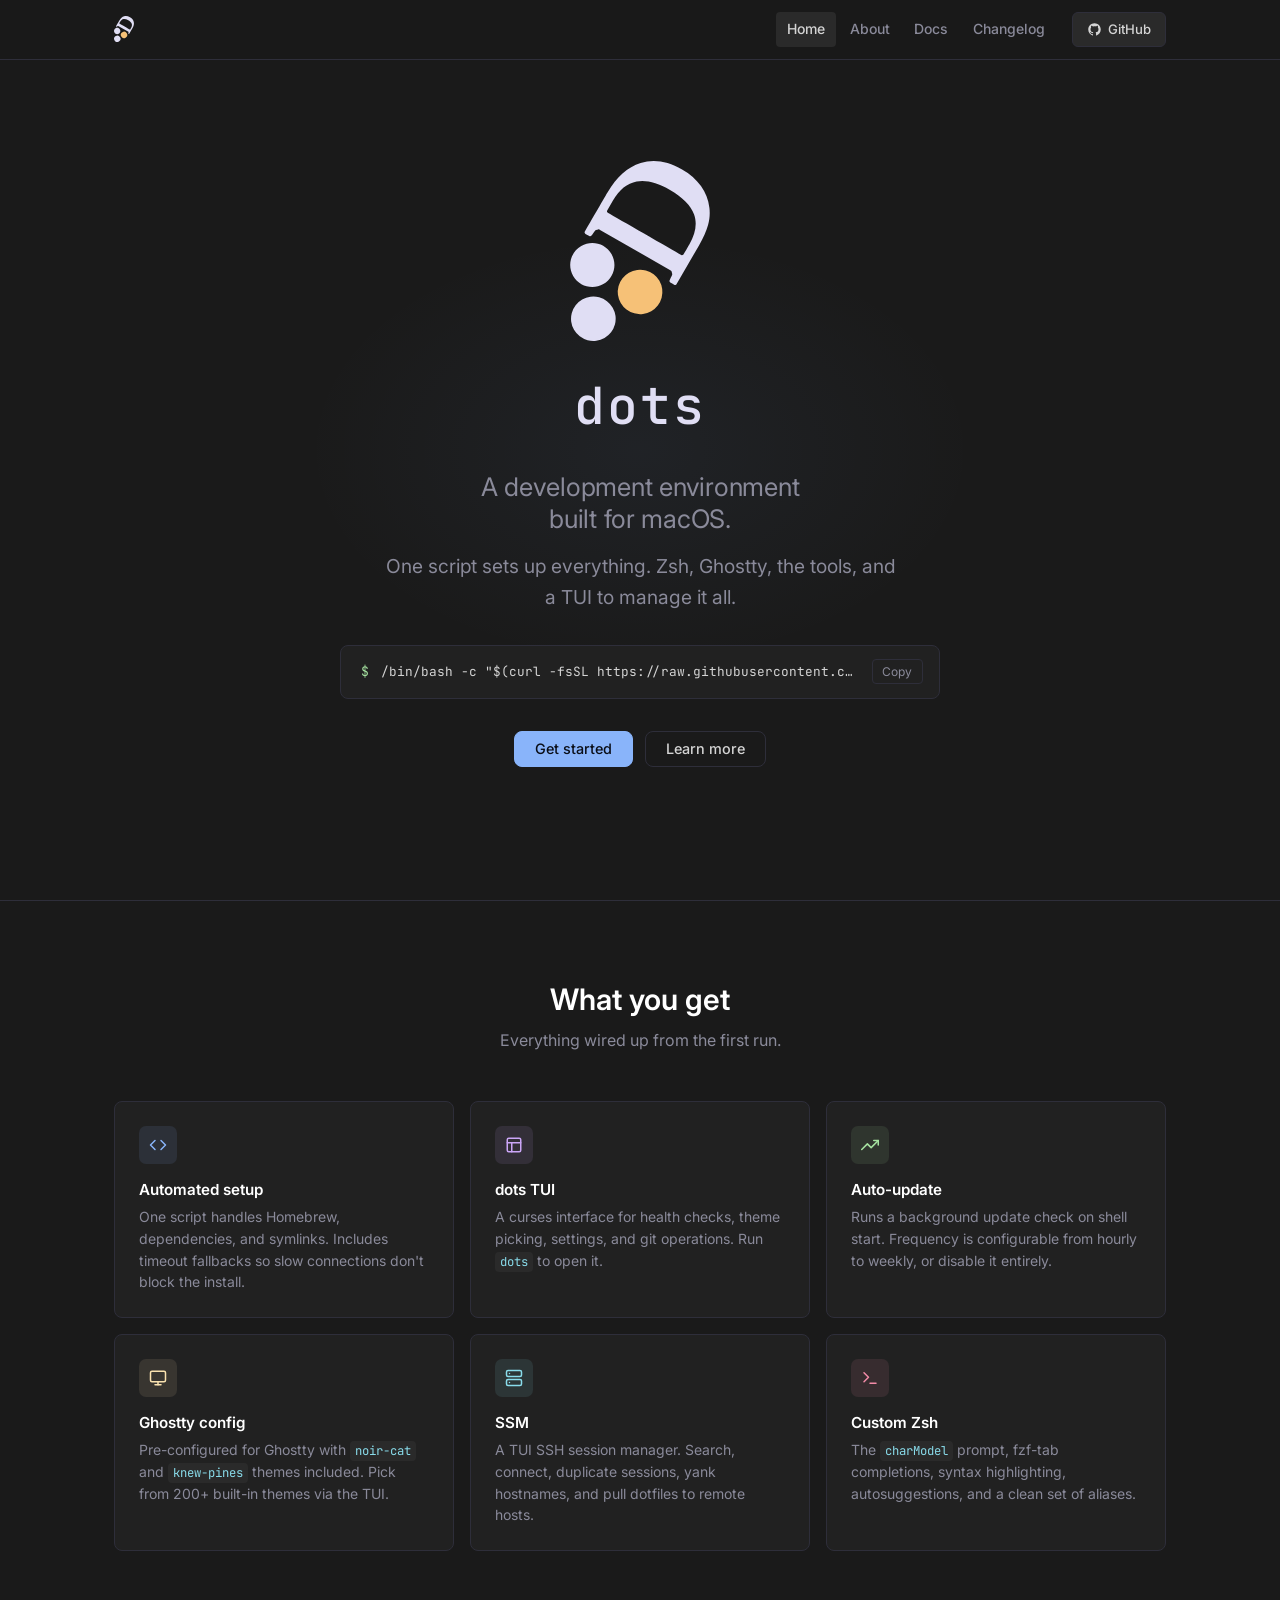
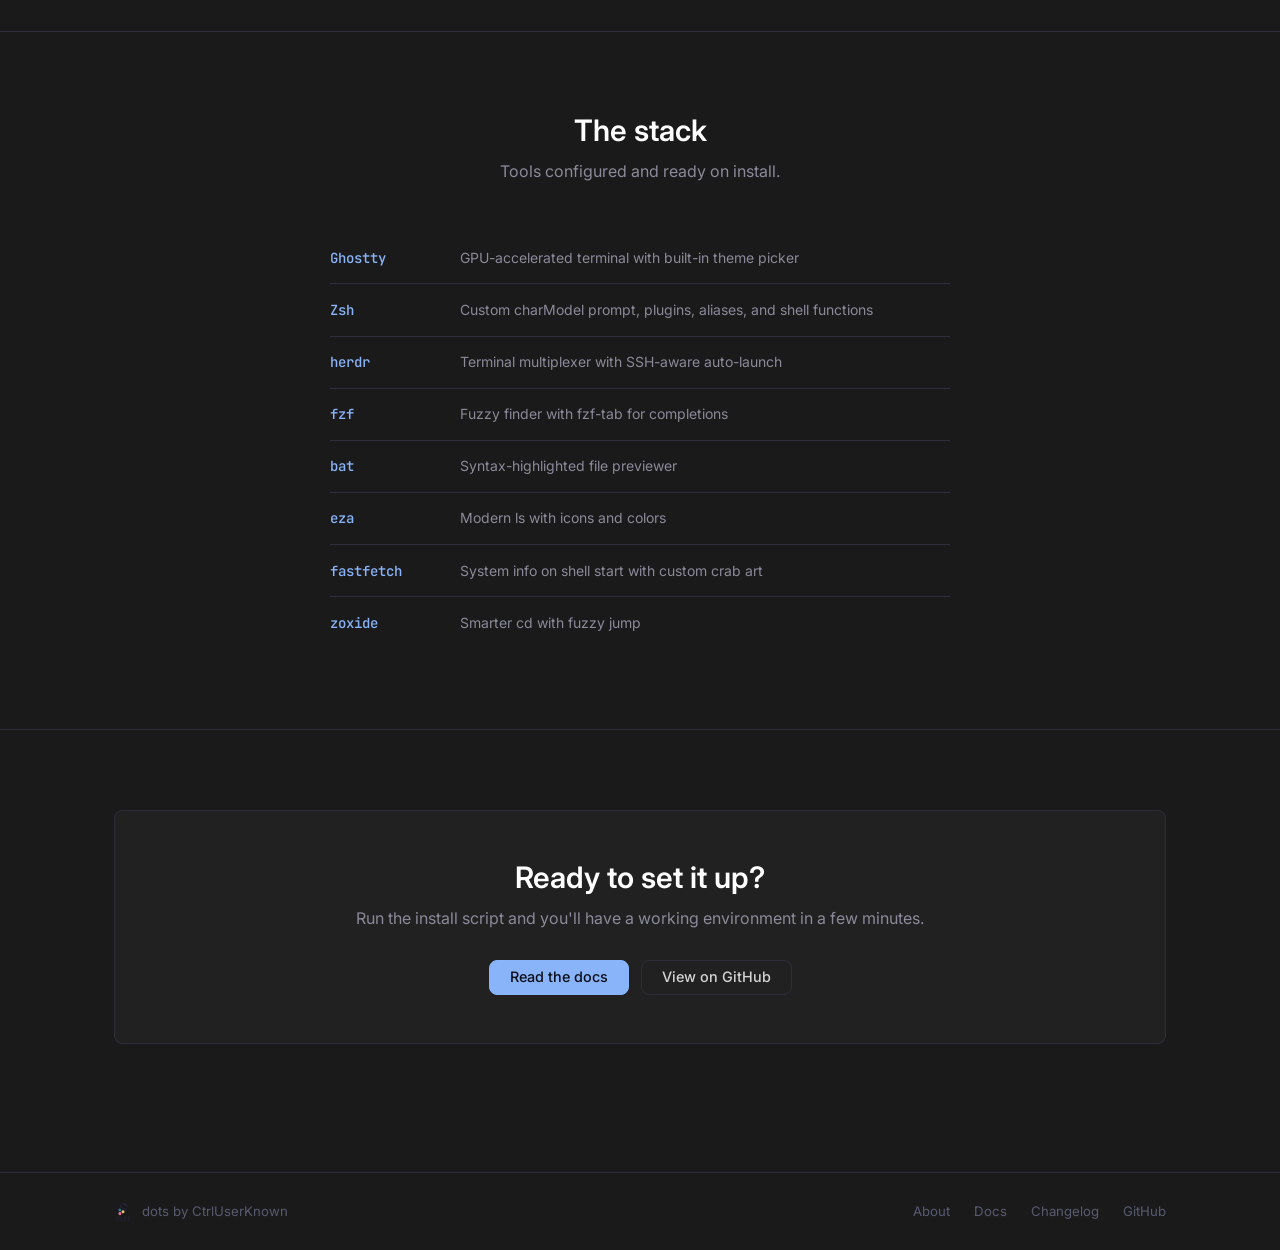
==== index.html @ 8ee281c0 "build: initialize static pages website for dots Replace repository source code with a static documen" ====
<!DOCTYPE html>
<html lang="en">
<head>
  <meta charset="UTF-8">
  <meta name="viewport" content="width=device-width, initial-scale=1.0">
  <title>dots — macOS development environment</title>
  <meta name="description" content="A personal macOS development environment. Automated setup, custom shell config, and a TUI for managing it all.">
  <meta name="author" content="CtrlUserKnown">

  <link rel="icon" href="img/svg/dots_icon_color.svg" type="image/svg+xml">
  <link rel="alternate icon" href="img/svg/dots_favicons_color.svg">
  <link rel="apple-touch-icon" href="img/svg/dots_favicons_color.svg">
  <link rel="manifest" href="site.webmanifest">
  <meta name="theme-color" content="#1a1a1a">

  <meta property="og:title" content="dots">
  <meta property="og:description" content="A personal macOS development environment.">
  <meta property="og:type" content="website">
  <meta property="og:url" content="https://ctrluserknown.github.io/dots/">
  <meta property="og:image" content="https://ctrluserknown.github.io/dots/img/svg/dots_logo_color.svg">

  <meta name="twitter:card" content="summary">
  <meta name="twitter:title" content="dots">
  <meta name="twitter:description" content="A personal macOS development environment.">

  <link rel="preconnect" href="https://fonts.googleapis.com">
  <link rel="preconnect" href="https://fonts.gstatic.com" crossorigin>
  <link href="https://fonts.googleapis.com/css2?family=Inter:wght@300;400;500;600;700&family=JetBrains+Mono:wght@400;500&display=swap" rel="stylesheet">

  <link rel="stylesheet" href="css/style.css">
</head>
<body>

  <nav class="nav" role="navigation" aria-label="Main navigation">
    <div class="nav__inner">
      <a href="index.html" class="nav__logo" aria-label="dots home">
        <img src="img/svg/dots_logo_alt_color.svg" alt="dots" width="80" height="26">
      </a>
      <button class="nav__toggle" aria-label="Toggle menu" aria-expanded="false" aria-controls="nav-menu">
        <span></span>
        <span></span>
        <span></span>
      </button>
      <div class="nav__menu" id="nav-menu">
        <ul class="nav__links" role="list">
          <li><a href="index.html">Home</a></li>
          <li><a href="about.html">About</a></li>
          <li><a href="docs.html">Docs</a></li>
          <li><a href="changelog.html">Changelog</a></li>
        </ul>
        <a href="https://github.com/CtrlUserKnown/dots" class="nav__github" target="_blank" rel="noopener noreferrer" aria-label="View on GitHub">
          <svg width="15" height="15" viewBox="0 0 24 24" fill="currentColor" aria-hidden="true">
            <path d="M12 2C6.477 2 2 6.477 2 12c0 4.419 2.865 8.166 6.839 9.489.5.09.682-.218.682-.484 0-.236-.009-.866-.013-1.7-2.782.602-3.369-1.34-3.369-1.34-.455-1.157-1.11-1.465-1.11-1.465-.908-.62.069-.608.069-.608 1.003.07 1.531 1.03 1.531 1.03.892 1.529 2.341 1.088 2.91.833.091-.647.349-1.086.635-1.337-2.22-.251-4.555-1.111-4.555-4.943 0-1.091.39-1.984 1.029-2.683-.103-.252-.446-1.27.098-2.647 0 0 .84-.269 2.75 1.026A9.578 9.578 0 0 1 12 6.836c.85.004 1.705.114 2.504.336 1.909-1.294 2.747-1.026 2.747-1.026.546 1.377.203 2.394.1 2.647.64.699 1.028 1.592 1.028 2.683 0 3.842-2.339 4.687-4.566 4.935.359.309.678.919.678 1.852 0 1.336-.012 2.415-.012 2.741 0 .269.18.579.688.481C19.138 20.163 22 16.418 22 12c0-5.523-4.477-10-10-10z"/>
          </svg>
          GitHub
        </a>
      </div>
    </div>
  </nav>

  <main>
    <!-- Hero -->
    <section class="hero" aria-label="Introduction">
      <div class="container">
        <div class="hero__content">
          <img src="img/svg/dots_logo_alt_color.svg" alt="dots logo" class="hero__logo" width="180" height="70">
          <p class="hero__name">dots</p>
          <h1>A development environment<br>built for macOS.</h1>
          <p class="hero__tagline">One script sets up everything. Zsh, Ghostty, the tools, and a TUI to manage it all.</p>

          <div class="hero__install" aria-label="Install command">
            <span class="hero__install-prompt" aria-hidden="true">$</span>
            <code id="install-cmd">/bin/bash -c "$(curl -fsSL https://raw.githubusercontent.com/CtrlUserKnown/dots/refs/heads/main/setup.sh)"</code>
            <button class="hero__install-copy" id="copy-btn" aria-label="Copy install command" onclick="copyInstall()">Copy</button>
          </div>

          <div class="hero__actions">
            <a href="docs.html" class="btn btn-primary">Get started</a>
            <a href="about.html" class="btn btn-secondary">Learn more</a>
          </div>
        </div>
      </div>
    </section>

    <hr class="divider">

    <!-- Features -->
    <section class="section" aria-labelledby="features-heading">
      <div class="container">
        <h2 class="section-heading" id="features-heading">What you get</h2>
        <p class="section-sub">Everything wired up from the first run.</p>

        <div class="grid-3" role="list">
          <article class="card" role="listitem">
            <div class="card__icon card__icon--blue" aria-hidden="true">
              <svg width="18" height="18" viewBox="0 0 24 24" fill="none" stroke="#89b4fa" stroke-width="2" stroke-linecap="round" stroke-linejoin="round">
                <polyline points="16 18 22 12 16 6"></polyline>
                <polyline points="8 6 2 12 8 18"></polyline>
              </svg>
            </div>
            <h3>Automated setup</h3>
            <p>One script handles Homebrew, dependencies, and symlinks. Includes timeout fallbacks so slow connections don't block the install.</p>
          </article>

          <article class="card" role="listitem">
            <div class="card__icon card__icon--purple" aria-hidden="true">
              <svg width="18" height="18" viewBox="0 0 24 24" fill="none" stroke="#cba6f7" stroke-width="2" stroke-linecap="round" stroke-linejoin="round">
                <rect x="3" y="3" width="18" height="18" rx="2" ry="2"></rect>
                <line x1="3" y1="9" x2="21" y2="9"></line>
                <line x1="9" y1="21" x2="9" y2="9"></line>
              </svg>
            </div>
            <h3>dots TUI</h3>
            <p>A curses interface for health checks, theme picking, settings, and git operations. Run <code>dots</code> to open it.</p>
          </article>

          <article class="card" role="listitem">
            <div class="card__icon card__icon--green" aria-hidden="true">
              <svg width="18" height="18" viewBox="0 0 24 24" fill="none" stroke="#a6e3a1" stroke-width="2" stroke-linecap="round" stroke-linejoin="round">
                <polyline points="23 6 13.5 15.5 8.5 10.5 1 18"></polyline>
                <polyline points="17 6 23 6 23 12"></polyline>
              </svg>
            </div>
            <h3>Auto-update</h3>
            <p>Runs a background update check on shell start. Frequency is configurable from hourly to weekly, or disable it entirely.</p>
          </article>

          <article class="card" role="listitem">
            <div class="card__icon card__icon--yellow" aria-hidden="true">
              <svg width="18" height="18" viewBox="0 0 24 24" fill="none" stroke="#f9e2af" stroke-width="2" stroke-linecap="round" stroke-linejoin="round">
                <rect x="2" y="3" width="20" height="14" rx="2" ry="2"></rect>
                <line x1="8" y1="21" x2="16" y2="21"></line>
                <line x1="12" y1="17" x2="12" y2="21"></line>
              </svg>
            </div>
            <h3>Ghostty config</h3>
            <p>Pre-configured for Ghostty with <code>noir-cat</code> and <code>knew-pines</code> themes included. Pick from 200+ built-in themes via the TUI.</p>
          </article>

          <article class="card" role="listitem">
            <div class="card__icon card__icon--cyan" aria-hidden="true">
              <svg width="18" height="18" viewBox="0 0 24 24" fill="none" stroke="#89dceb" stroke-width="2" stroke-linecap="round" stroke-linejoin="round">
                <rect x="2" y="2" width="20" height="8" rx="2" ry="2"></rect>
                <rect x="2" y="14" width="20" height="8" rx="2" ry="2"></rect>
                <line x1="6" y1="6" x2="6.01" y2="6"></line>
                <line x1="6" y1="18" x2="6.01" y2="18"></line>
              </svg>
            </div>
            <h3>SSM</h3>
            <p>A TUI SSH session manager. Search, connect, duplicate sessions, yank hostnames, and pull dotfiles to remote hosts.</p>
          </article>

          <article class="card" role="listitem">
            <div class="card__icon card__icon--red" aria-hidden="true">
              <svg width="18" height="18" viewBox="0 0 24 24" fill="none" stroke="#f38ba8" stroke-width="2" stroke-linecap="round" stroke-linejoin="round">
                <polyline points="4 17 10 11 4 5"></polyline>
                <line x1="12" y1="19" x2="20" y2="19"></line>
              </svg>
            </div>
            <h3>Custom Zsh</h3>
            <p>The <code>charModel</code> prompt, fzf-tab completions, syntax highlighting, autosuggestions, and a clean set of aliases.</p>
          </article>
        </div>
      </div>
    </section>

    <hr class="divider">

    <!-- Stack -->
    <section class="section" aria-labelledby="stack-heading">
      <div class="container">
        <h2 class="section-heading" id="stack-heading">The stack</h2>
        <p class="section-sub">Tools configured and ready on install.</p>

        <div class="tool-list" role="list">
          <div class="tool-item" role="listitem">
            <span class="tool-name">Ghostty</span>
            <span class="tool-desc">GPU-accelerated terminal with built-in theme picker</span>
          </div>
          <div class="tool-item" role="listitem">
            <span class="tool-name">Zsh</span>
            <span class="tool-desc">Custom charModel prompt, plugins, aliases, and shell functions</span>
          </div>
          <div class="tool-item" role="listitem">
            <span class="tool-name">herdr</span>
            <span class="tool-desc">Terminal multiplexer with SSH-aware auto-launch</span>
          </div>
          <div class="tool-item" role="listitem">
            <span class="tool-name">fzf</span>
            <span class="tool-desc">Fuzzy finder with fzf-tab for completions</span>
          </div>
          <div class="tool-item" role="listitem">
            <span class="tool-name">bat</span>
            <span class="tool-desc">Syntax-highlighted file previewer</span>
          </div>
          <div class="tool-item" role="listitem">
            <span class="tool-name">eza</span>
            <span class="tool-desc">Modern ls with icons and colors</span>
          </div>
          <div class="tool-item" role="listitem">
            <span class="tool-name">fastfetch</span>
            <span class="tool-desc">System info on shell start with custom crab art</span>
          </div>
          <div class="tool-item" role="listitem">
            <span class="tool-name">zoxide</span>
            <span class="tool-desc">Smarter cd with fuzzy jump</span>
          </div>
        </div>
      </div>
    </section>

    <hr class="divider">

    <!-- CTA -->
    <section class="section-sm" aria-label="Call to action">
      <div class="container">
        <div class="cta-block">
          <h2>Ready to set it up?</h2>
          <p>Run the install script and you'll have a working environment in a few minutes.</p>
          <div class="hero__actions">
            <a href="docs.html" class="btn btn-primary">Read the docs</a>
            <a href="https://github.com/CtrlUserKnown/dots" class="btn btn-secondary" target="_blank" rel="noopener noreferrer">View on GitHub</a>
          </div>
        </div>
      </div>
    </section>
  </main>

  <footer class="footer" role="contentinfo">
    <div class="container">
      <div class="footer__inner">
        <div class="footer__brand">
          <img src="img/svg/dots_icon_color.svg" alt="" aria-hidden="true" width="18" height="18">
          <span class="footer__copy">dots by CtrlUserKnown</span>
        </div>
        <nav class="footer__nav" aria-label="Footer navigation">
          <a href="about.html">About</a>
          <a href="docs.html">Docs</a>
          <a href="changelog.html">Changelog</a>
          <a href="https://github.com/CtrlUserKnown/dots" target="_blank" rel="noopener noreferrer">GitHub</a>
        </nav>
      </div>
    </div>
  </footer>

  <script src="js/nav.js"></script>
  <script>
    function copyInstall() {
      var cmd = document.getElementById('install-cmd').textContent;
      var btn = document.getElementById('copy-btn');

      if (navigator.clipboard) {
        navigator.clipboard.writeText(cmd).then(function () {
          btn.textContent = 'Copied!';
          setTimeout(function () { btn.textContent = 'Copy'; }, 2000);
        });
      } else {
        var el = document.createElement('textarea');
        el.value = cmd;
        el.style.position = 'fixed';
        el.style.opacity = '0';
        document.body.appendChild(el);
        el.focus();
        el.select();
        try { document.execCommand('copy'); } catch (e) {}
        document.body.removeChild(el);
        btn.textContent = 'Copied!';
        setTimeout(function () { btn.textContent = 'Copy'; }, 2000);
      }
    }
  </script>

</body>
</html>
---- css/style.css ----
@import url('https://fonts.googleapis.com/css2?family=Inter:wght@300;400;500;600;700&family=JetBrains+Mono:wght@400;500&display=swap');

/* ============================================================
   CSS Custom Properties — noir-cat theme
   ============================================================ */
:root {
  --bg:            #1a1a1a;
  --bg-surface:    #212121;
  --bg-overlay:    #2a2a2a;
  --bg-selection:  #313244;
  --fg:            #d4d4d4;
  --fg-muted:      #8a8a9a;
  --fg-subtle:     #585b70;
  --border:        #2e2e3a;

  --blue:   #89b4fa;
  --purple: #cba6f7;
  --green:  #a6e3a1;
  --red:    #f38ba8;
  --yellow: #f9e2af;
  --cyan:   #89dceb;

  --accent: var(--blue);

  --nav-height:    60px;
  --container-max: 1100px;
  --radius:        8px;
  --radius-sm:     4px;
  --transition:    0.18s ease;
}

/* ============================================================
   Reset & Base
   ============================================================ */
*, *::before, *::after {
  box-sizing: border-box;
  margin: 0;
  padding: 0;
}

html {
  scroll-behavior: smooth;
  font-size: 16px;
}

body {
  font-family: 'Inter', system-ui, -apple-system, BlinkMacSystemFont, 'Segoe UI', sans-serif;
  background-color: var(--bg);
  color: var(--fg);
  line-height: 1.6;
  -webkit-font-smoothing: antialiased;
  -moz-osx-font-smoothing: grayscale;
}

a {
  color: var(--accent);
  text-decoration: none;
  transition: color var(--transition), opacity var(--transition);
}

a:hover { opacity: 0.8; }

img { max-width: 100%; height: auto; display: block; }

ul { list-style: none; }

button { font-family: inherit; }

/* ============================================================
   Typography
   ============================================================ */
h1, h2, h3, h4, h5, h6 {
  color: #ffffff;
  line-height: 1.25;
  font-weight: 600;
}

h1 { font-size: clamp(1.75rem, 4vw, 2.6rem); }
h2 { font-size: clamp(1.35rem, 3vw, 1.85rem); }
h3 { font-size: clamp(1.05rem, 2vw, 1.3rem); }
h4 { font-size: 1.05rem; }

p { color: var(--fg); margin-bottom: 1rem; }

p:last-child { margin-bottom: 0; }

strong { color: #fff; font-weight: 600; }

code, kbd, pre {
  font-family: 'JetBrains Mono', 'Fira Code', 'Cascadia Code', Consolas, monospace;
}

code {
  background: var(--bg-overlay);
  color: var(--cyan);
  padding: 0.15em 0.4em;
  border-radius: var(--radius-sm);
  font-size: 0.875em;
}

pre {
  background: var(--bg-overlay);
  border: 1px solid var(--border);
  border-radius: var(--radius);
  padding: 1.25rem 1.5rem;
  overflow-x: auto;
  margin-bottom: 1.5rem;
}

pre code {
  background: none;
  padding: 0;
  color: var(--fg);
  font-size: 0.875rem;
  line-height: 1.75;
}

/* ============================================================
   Layout
   ============================================================ */
.container {
  max-width: var(--container-max);
  margin: 0 auto;
  padding: 0 1.5rem;
}

.section { padding: 5rem 0; }
.section-sm { padding: 3rem 0; }

/* ============================================================
   Navigation
   ============================================================ */
.nav {
  position: fixed;
  top: 0;
  left: 0;
  right: 0;
  height: var(--nav-height);
  background: rgba(26, 26, 26, 0.9);
  backdrop-filter: blur(14px);
  -webkit-backdrop-filter: blur(14px);
  border-bottom: 1px solid var(--border);
  z-index: 200;
  display: flex;
  align-items: center;
}

.nav__inner {
  width: 100%;
  max-width: var(--container-max);
  margin: 0 auto;
  padding: 0 1.5rem;
  display: flex;
  align-items: center;
  justify-content: space-between;
  gap: 2rem;
}

.nav__logo {
  display: flex;
  align-items: center;
  flex-shrink: 0;
}

.nav__logo img {
  height: 26px;
  width: auto;
}

.nav__menu {
  display: flex;
  align-items: center;
  gap: 0.5rem;
}

.nav__links {
  display: flex;
  align-items: center;
  gap: 0.15rem;
}

.nav__links li { list-style: none; }

.nav__links a {
  color: var(--fg-muted);
  font-size: 0.875rem;
  font-weight: 500;
  padding: 0.4rem 0.7rem;
  border-radius: var(--radius-sm);
  transition: color var(--transition), background var(--transition);
  display: block;
}

.nav__links a:hover,
.nav__links a.active {
  color: var(--fg);
  background: var(--bg-overlay);
  opacity: 1;
}

.nav__github {
  display: inline-flex;
  align-items: center;
  gap: 0.4rem;
  color: var(--fg);
  background: var(--bg-overlay);
  border: 1px solid var(--border);
  padding: 0.38rem 0.85rem;
  border-radius: 6px;
  font-size: 0.82rem;
  font-weight: 500;
  margin-left: 0.5rem;
  transition: border-color var(--transition), background var(--transition);
  flex-shrink: 0;
}

.nav__github:hover {
  border-color: var(--accent);
  background: var(--bg-selection);
  opacity: 1;
  color: var(--fg);
}

/* Hamburger toggle */
.nav__toggle {
  display: none;
  flex-direction: column;
  justify-content: center;
  gap: 5px;
  background: none;
  border: none;
  cursor: pointer;
  padding: 6px;
  border-radius: var(--radius-sm);
}

.nav__toggle span {
  display: block;
  width: 20px;
  height: 2px;
  background: var(--fg);
  border-radius: 2px;
  transition: transform 0.22s ease, opacity 0.22s ease;
  transform-origin: center;
}

.nav__toggle[aria-expanded="true"] span:nth-child(1) {
  transform: translateY(7px) rotate(45deg);
}
.nav__toggle[aria-expanded="true"] span:nth-child(2) {
  opacity: 0;
  transform: scaleX(0);
}
.nav__toggle[aria-expanded="true"] span:nth-child(3) {
  transform: translateY(-7px) rotate(-45deg);
}

/* ============================================================
   Page header (inner pages)
   ============================================================ */
.page-header {
  padding-top: calc(var(--nav-height) + 3.5rem);
  padding-bottom: 2.5rem;
  border-bottom: 1px solid var(--border);
  margin-bottom: 3rem;
}

.page-header h1 { margin-bottom: 0.5rem; }

.page-header .lead {
  color: var(--fg-muted);
  font-size: 1.05rem;
  max-width: 560px;
}

/* ============================================================
   Hero
   ============================================================ */
.hero {
  min-height: 100vh;
  display: flex;
  align-items: center;
  padding: calc(var(--nav-height) + 2rem) 0 4rem;
  position: relative;
  overflow: hidden;
}

.hero::before {
  content: '';
  position: absolute;
  top: 25%;
  left: 50%;
  transform: translateX(-50%);
  width: 700px;
  height: 450px;
  background: radial-gradient(ellipse at center, rgba(137, 180, 250, 0.055) 0%, transparent 68%);
  pointer-events: none;
}

.hero__content {
  text-align: center;
  max-width: 680px;
  margin: 0 auto;
  position: relative;
}

.hero__logo {
  height: 180px;
  width: auto;
  margin: 0 auto 1.5rem;
}

.hero__name {
  font-family: 'JetBrains Mono', monospace;
  font-size: clamp(1.75rem, 4vw, 3.4rem);
  font-weight: 500;
  color: #E0DEF4;
  letter-spacing: 0.04em;
  margin-bottom: 1.5rem;
}

.hero h1 {
  font-size: clamp(1.1rem, 2.2vw, 1.6rem);
  margin-bottom: 1rem;
  letter-spacing: -0.01em;
  font-weight: 400;
  color: var(--fg-muted);
}

.hero__tagline {
  font-size: 1.2rem;
  color: var(--fg-muted);
  margin-bottom: 2rem;
  max-width: 520px;
  margin-left: auto;
  margin-right: auto;
}

.hero__install {
  background: var(--bg-surface);
  border: 1px solid var(--border);
  border-radius: var(--radius);
  padding: 0.85rem 1rem 0.85rem 1.25rem;
  display: flex;
  align-items: center;
  gap: 0.75rem;
  margin-bottom: 2rem;
  max-width: 600px;
  margin-left: auto;
  margin-right: auto;
  text-align: left;
}

.hero__install-prompt {
  color: var(--green);
  font-family: 'JetBrains Mono', monospace;
  font-size: 0.82rem;
  user-select: none;
  flex-shrink: 0;
}

.hero__install code {
  background: none;
  color: var(--fg);
  padding: 0;
  font-size: 0.8rem;
  flex: 1;
  overflow: hidden;
  text-overflow: ellipsis;
  white-space: nowrap;
}

.hero__install-copy {
  background: none;
  border: 1px solid var(--border);
  border-radius: var(--radius-sm);
  color: var(--fg-muted);
  cursor: pointer;
  padding: 0.25rem 0.6rem;
  font-size: 0.75rem;
  transition: color var(--transition), border-color var(--transition);
  white-space: nowrap;
  flex-shrink: 0;
}

.hero__install-copy:hover {
  color: var(--accent);
  border-color: var(--accent);
}

.hero__actions {
  display: flex;
  gap: 0.75rem;
  justify-content: center;
  flex-wrap: wrap;
}

/* ============================================================
   Buttons
   ============================================================ */
.btn {
  display: inline-flex;
  align-items: center;
  gap: 0.4rem;
  padding: 0.6rem 1.25rem;
  border-radius: var(--radius);
  font-weight: 500;
  font-size: 0.9rem;
  transition: all var(--transition);
  cursor: pointer;
  border: 1px solid transparent;
  text-decoration: none;
  line-height: 1;
}

.btn-primary {
  background: var(--accent);
  color: #0a0e17;
  border-color: var(--accent);
}

.btn-primary:hover {
  opacity: 0.85;
  color: #0a0e17;
}

.btn-secondary {
  background: transparent;
  color: var(--fg);
  border-color: var(--border);
}

.btn-secondary:hover {
  background: var(--bg-overlay);
  border-color: var(--fg-muted);
  opacity: 1;
  color: var(--fg);
}

/* ============================================================
   Section titles
   ============================================================ */
.section-heading {
  text-align: center;
  margin-bottom: 0.6rem;
}

.section-sub {
  text-align: center;
  color: var(--fg-muted);
  margin-bottom: 3rem;
  font-size: 1rem;
}

/* ============================================================
   Grids
   ============================================================ */
.grid-2 {
  display: grid;
  grid-template-columns: repeat(2, 1fr);
  gap: 1rem;
}

.grid-3 {
  display: grid;
  grid-template-columns: repeat(3, 1fr);
  gap: 1rem;
}

/* ============================================================
   Feature cards
   ============================================================ */
.card {
  background: var(--bg-surface);
  border: 1px solid var(--border);
  border-radius: var(--radius);
  padding: 1.5rem;
  transition: border-color var(--transition), background var(--transition);
}

.card:hover {
  border-color: var(--fg-subtle);
  background: #242424;
}

.card__icon {
  width: 38px;
  height: 38px;
  border-radius: 7px;
  display: flex;
  align-items: center;
  justify-content: center;
  margin-bottom: 1rem;
  flex-shrink: 0;
}

.card__icon--blue   { background: rgba(137, 180, 250, 0.1); }
.card__icon--purple { background: rgba(203, 166, 247, 0.1); }
.card__icon--green  { background: rgba(166, 227, 161, 0.1); }
.card__icon--yellow { background: rgba(249, 226, 175, 0.1); }
.card__icon--red    { background: rgba(243, 139, 168, 0.1); }
.card__icon--cyan   { background: rgba(137, 220, 235, 0.1); }

.card h3 {
  font-size: 0.95rem;
  font-weight: 600;
  margin-bottom: 0.45rem;
}

.card p {
  color: var(--fg-muted);
  font-size: 0.875rem;
  line-height: 1.55;
  margin: 0;
}

/* ============================================================
   Tool list (home stack section)
   ============================================================ */
.tool-list {
  max-width: 620px;
  margin: 0 auto;
}

.tool-item {
  display: flex;
  align-items: baseline;
  gap: 1.25rem;
  padding: 0.9rem 0;
  border-bottom: 1px solid var(--border);
}

.tool-item:last-child { border-bottom: none; }

.tool-name {
  font-family: 'JetBrains Mono', monospace;
  color: var(--accent);
  font-size: 0.875rem;
  font-weight: 500;
  min-width: 110px;
  flex-shrink: 0;
}

.tool-desc {
  color: var(--fg-muted);
  font-size: 0.875rem;
}

/* ============================================================
   CTA block
   ============================================================ */
.cta-block {
  background: var(--bg-surface);
  border: 1px solid var(--border);
  border-radius: var(--radius);
  padding: 3rem 2.5rem;
  text-align: center;
  margin: 2rem 0 5rem;
}

.cta-block h2 { margin-bottom: 0.65rem; }

.cta-block p {
  color: var(--fg-muted);
  margin-bottom: 1.75rem;
}

/* ============================================================
   Docs layout
   ============================================================ */
.docs-wrap {
  padding-top: calc(var(--nav-height) + 2.5rem);
  padding-bottom: 5rem;
}

.docs-layout {
  display: grid;
  grid-template-columns: 220px 1fr;
  gap: 3.5rem;
  align-items: start;
}

/* Sidebar */
.docs-sidebar {
  position: sticky;
  top: calc(var(--nav-height) + 1.5rem);
  max-height: calc(100vh - var(--nav-height) - 2rem);
  overflow-y: auto;
}

.sidebar-group { margin-bottom: 1.75rem; }

.sidebar-group:last-child { margin-bottom: 0; }

.sidebar-label {
  font-size: 0.68rem;
  font-weight: 600;
  text-transform: uppercase;
  letter-spacing: 0.1em;
  color: var(--fg-subtle);
  padding: 0 0.6rem;
  margin-bottom: 0.4rem;
  display: block;
}

.sidebar-nav {
  display: flex;
  flex-direction: column;
  gap: 1px;
}

.sidebar-nav a {
  display: block;
  color: var(--fg-muted);
  font-size: 0.85rem;
  padding: 0.38rem 0.6rem;
  border-radius: var(--radius-sm);
  border-left: 2px solid transparent;
  transition: color var(--transition), background var(--transition), border-color var(--transition);
}

.sidebar-nav a:hover {
  color: var(--fg);
  background: var(--bg-overlay);
  opacity: 1;
}

.sidebar-nav a.active {
  color: var(--accent);
  border-left-color: var(--accent);
  background: rgba(137, 180, 250, 0.07);
  opacity: 1;
}

/* Docs content */
.docs-content section {
  scroll-margin-top: calc(var(--nav-height) + 1.75rem);
  padding-bottom: 3rem;
  border-bottom: 1px solid var(--border);
  margin-bottom: 3rem;
}

.docs-content section:last-child {
  border-bottom: none;
  padding-bottom: 0;
  margin-bottom: 0;
}

.docs-content h2 {
  margin-bottom: 1rem;
  font-size: 1.5rem;
}

.docs-content h3 {
  margin-top: 2rem;
  margin-bottom: 0.65rem;
  font-size: 1.1rem;
}

.docs-content h4 {
  margin-top: 1.5rem;
  margin-bottom: 0.5rem;
  color: var(--fg-muted);
  font-weight: 500;
}

.docs-content p { margin-bottom: 1rem; }

.docs-content ul,
.docs-content ol {
  color: var(--fg);
  padding-left: 1.5rem;
  margin-bottom: 1rem;
}

.docs-content li { margin-bottom: 0.3rem; line-height: 1.55; }

.docs-content li p { margin: 0; }

/* ============================================================
   Tables
   ============================================================ */
.table-wrap {
  overflow-x: auto;
  margin-bottom: 1.5rem;
  border-radius: var(--radius);
  border: 1px solid var(--border);
}

table {
  width: 100%;
  border-collapse: collapse;
  font-size: 0.875rem;
}

th {
  background: var(--bg-overlay);
  color: #fff;
  font-weight: 600;
  text-align: left;
  padding: 0.65rem 1rem;
  border-bottom: 1px solid var(--border);
  white-space: nowrap;
}

td {
  padding: 0.6rem 1rem;
  border-bottom: 1px solid var(--border);
  color: var(--fg-muted);
  vertical-align: top;
}

tr:last-child td { border-bottom: none; }

tr:hover td {
  background: rgba(255,255,255,0.02);
  color: var(--fg);
}

/* ============================================================
   Badges
   ============================================================ */
.badge {
  display: inline-block;
  padding: 0.18em 0.55em;
  border-radius: 99px;
  font-size: 0.7rem;
  font-weight: 700;
  text-transform: uppercase;
  letter-spacing: 0.05em;
}

.badge-blue   { background: rgba(137, 180, 250, 0.14); color: var(--blue); }
.badge-green  { background: rgba(166, 227, 161, 0.14); color: var(--green); }
.badge-yellow { background: rgba(249, 226, 175, 0.14); color: var(--yellow); }
.badge-red    { background: rgba(243, 139, 168, 0.14); color: var(--red); }
.badge-purple { background: rgba(203, 166, 247, 0.14); color: var(--purple); }
.badge-cyan   { background: rgba(137, 220, 235, 0.14); color: var(--cyan); }

/* ============================================================
   Callout
   ============================================================ */
.callout {
  background: rgba(137, 180, 250, 0.05);
  border: 1px solid rgba(137, 180, 250, 0.2);
  border-left: 3px solid var(--accent);
  border-radius: 0 var(--radius) var(--radius) 0;
  padding: 0.85rem 1.1rem;
  margin-bottom: 1.5rem;
}

.callout p { margin: 0; font-size: 0.9rem; color: var(--fg); }

.callout.warn {
  background: rgba(249, 226, 175, 0.05);
  border-color: rgba(249, 226, 175, 0.2);
  border-left-color: var(--yellow);
}

.callout.tip {
  background: rgba(166, 227, 161, 0.05);
  border-color: rgba(166, 227, 161, 0.2);
  border-left-color: var(--green);
}

/* ============================================================
   Changelog page
   ============================================================ */
.changelog-list { max-width: 780px; }

.cl-entry {
  padding: 2.25rem 0;
  border-bottom: 1px solid var(--border);
}

.cl-entry:last-child { border-bottom: none; }

.cl-header {
  display: flex;
  align-items: center;
  gap: 0.9rem;
  margin-bottom: 1rem;
  flex-wrap: wrap;
}

.cl-version {
  font-size: 1.25rem;
  font-weight: 700;
  color: #fff;
}

.cl-date {
  color: var(--fg-subtle);
  font-size: 0.875rem;
}

.cl-section-label {
  display: block;
  font-size: 0.72rem;
  font-weight: 700;
  text-transform: uppercase;
  letter-spacing: 0.08em;
  color: var(--fg-subtle);
  margin: 1.1rem 0 0.4rem;
}

.cl-items {
  padding: 0;
  margin: 0;
  display: flex;
  flex-direction: column;
  gap: 0.3rem;
}

.cl-items li {
  position: relative;
  padding-left: 1.1rem;
  color: var(--fg-muted);
  font-size: 0.9rem;
  line-height: 1.55;
}

.cl-items li::before {
  content: '';
  position: absolute;
  left: 0;
  top: 0.62em;
  width: 4px;
  height: 4px;
  border-radius: 50%;
  background: var(--fg-subtle);
}

.cl-loading,
.cl-error {
  padding: 3rem;
  text-align: center;
  color: var(--fg-muted);
}

.cl-error {
  color: var(--red);
  background: rgba(243, 139, 168, 0.05);
  border: 1px solid rgba(243, 139, 168, 0.2);
  border-radius: var(--radius);
}

/* ============================================================
   About page
   ============================================================ */
.about-grid {
  display: grid;
  grid-template-columns: 1fr 340px;
  gap: 4rem;
  align-items: start;
}

.about-main p {
  color: var(--fg-muted);
  font-size: 1.025rem;
  line-height: 1.8;
  max-width: 600px;
}

.about-main h2 {
  margin-top: 2.5rem;
  margin-bottom: 0.75rem;
  font-size: 1.25rem;
}

.about-aside {
  position: sticky;
  top: calc(var(--nav-height) + 2rem);
}

.aside-card {
  background: var(--bg-surface);
  border: 1px solid var(--border);
  border-radius: var(--radius);
  padding: 1.5rem;
  margin-bottom: 1rem;
}

.aside-card h4 {
  font-size: 0.8rem;
  font-weight: 600;
  text-transform: uppercase;
  letter-spacing: 0.08em;
  color: var(--fg-subtle);
  margin-bottom: 1rem;
}

.aside-links {
  display: flex;
  flex-direction: column;
  gap: 0.5rem;
}

.aside-links a {
  display: flex;
  align-items: center;
  gap: 0.5rem;
  color: var(--fg-muted);
  font-size: 0.875rem;
  padding: 0.4rem 0;
  border-bottom: 1px solid var(--border);
  transition: color var(--transition);
}

.aside-links a:last-child { border-bottom: none; }

.aside-links a:hover {
  color: var(--accent);
  opacity: 1;
}

.stack-chip {
  display: inline-flex;
  align-items: center;
  gap: 0.35rem;
  background: var(--bg-overlay);
  border: 1px solid var(--border);
  border-radius: var(--radius-sm);
  padding: 0.3rem 0.65rem;
  font-size: 0.8rem;
  color: var(--fg-muted);
  margin: 0.2rem;
}

.chips { margin-top: 0.5rem; }

/* ============================================================
   Footer
   ============================================================ */
.footer {
  border-top: 1px solid var(--border);
  padding: 1.75rem 0;
}

.footer__inner {
  display: flex;
  align-items: center;
  justify-content: space-between;
  gap: 1rem;
  flex-wrap: wrap;
}

.footer__brand {
  display: flex;
  align-items: center;
  gap: 0.6rem;
}

.footer__brand img { height: 18px; }

.footer__copy {
  color: var(--fg-subtle);
  font-size: 0.825rem;
}

.footer__nav {
  display: flex;
  gap: 1.5rem;
}

.footer__nav a {
  color: var(--fg-subtle);
  font-size: 0.825rem;
  transition: color var(--transition);
}

.footer__nav a:hover {
  color: var(--fg);
  opacity: 1;
}

/* ============================================================
   Divider
   ============================================================ */
.divider {
  border: none;
  border-top: 1px solid var(--border);
  margin: 0;
}

/* ============================================================
   Responsive — Tablet (< 900px)
   ============================================================ */
@media (max-width: 900px) {
  .docs-layout {
    grid-template-columns: 190px 1fr;
    gap: 2.5rem;
  }

  .grid-3 {
    grid-template-columns: repeat(2, 1fr);
  }

  .about-grid {
    grid-template-columns: 1fr;
    gap: 2.5rem;
  }

  .about-aside {
    position: static;
  }
}

/* ============================================================
   Responsive — Mobile (< 720px)
   ============================================================ */
@media (max-width: 720px) {
  /* Nav */
  .nav__toggle {
    display: flex;
    order: 2;
  }

  .nav__menu {
    display: none;
    position: fixed;
    top: var(--nav-height);
    left: 0;
    right: 0;
    background: var(--bg);
    border-bottom: 1px solid var(--border);
    padding: 1.25rem 1.5rem 1.75rem;
    flex-direction: column;
    align-items: stretch;
    gap: 0.35rem;
    z-index: 199;
  }

  .nav__menu.open {
    display: flex;
  }

  .nav__links {
    flex-direction: column;
    gap: 0.2rem;
  }

  .nav__links a {
    padding: 0.7rem 0.75rem;
    font-size: 0.925rem;
  }

  .nav__github {
    margin-left: 0;
    justify-content: center;
    margin-top: 0.4rem;
    padding: 0.65rem;
    font-size: 0.875rem;
  }

  /* Docs */
  .docs-layout {
    grid-template-columns: 1fr;
    gap: 0;
  }

  .docs-sidebar {
    position: static;
    max-height: none;
    overflow: visible;
    padding-bottom: 2rem;
    border-bottom: 1px solid var(--border);
    margin-bottom: 2.5rem;
  }

  /* Grids */
  .grid-2,
  .grid-3 {
    grid-template-columns: 1fr;
  }

  /* Hero */
  .hero__install {
    flex-direction: column;
    align-items: flex-start;
    gap: 0.6rem;
    padding: 1rem;
  }

  .hero__install code {
    white-space: normal;
    word-break: break-all;
    font-size: 0.775rem;
  }

  /* CTA */
  .cta-block { padding: 2rem 1.25rem; }

  /* Footer */
  .footer__inner { flex-direction: column; text-align: center; }
  .footer__nav { justify-content: center; }

  .section { padding: 3.5rem 0; }
}

@media (max-width: 720px) {
  .hero__logo { height: 80px; }
}

@media (max-width: 480px) {
  .hero__logo { height: 62px; }
  .hero__actions { flex-direction: column; align-items: center; }
  .hero__actions .btn { width: 100%; justify-content: center; max-width: 260px; }
  h1 { font-size: 1.65rem; }
}
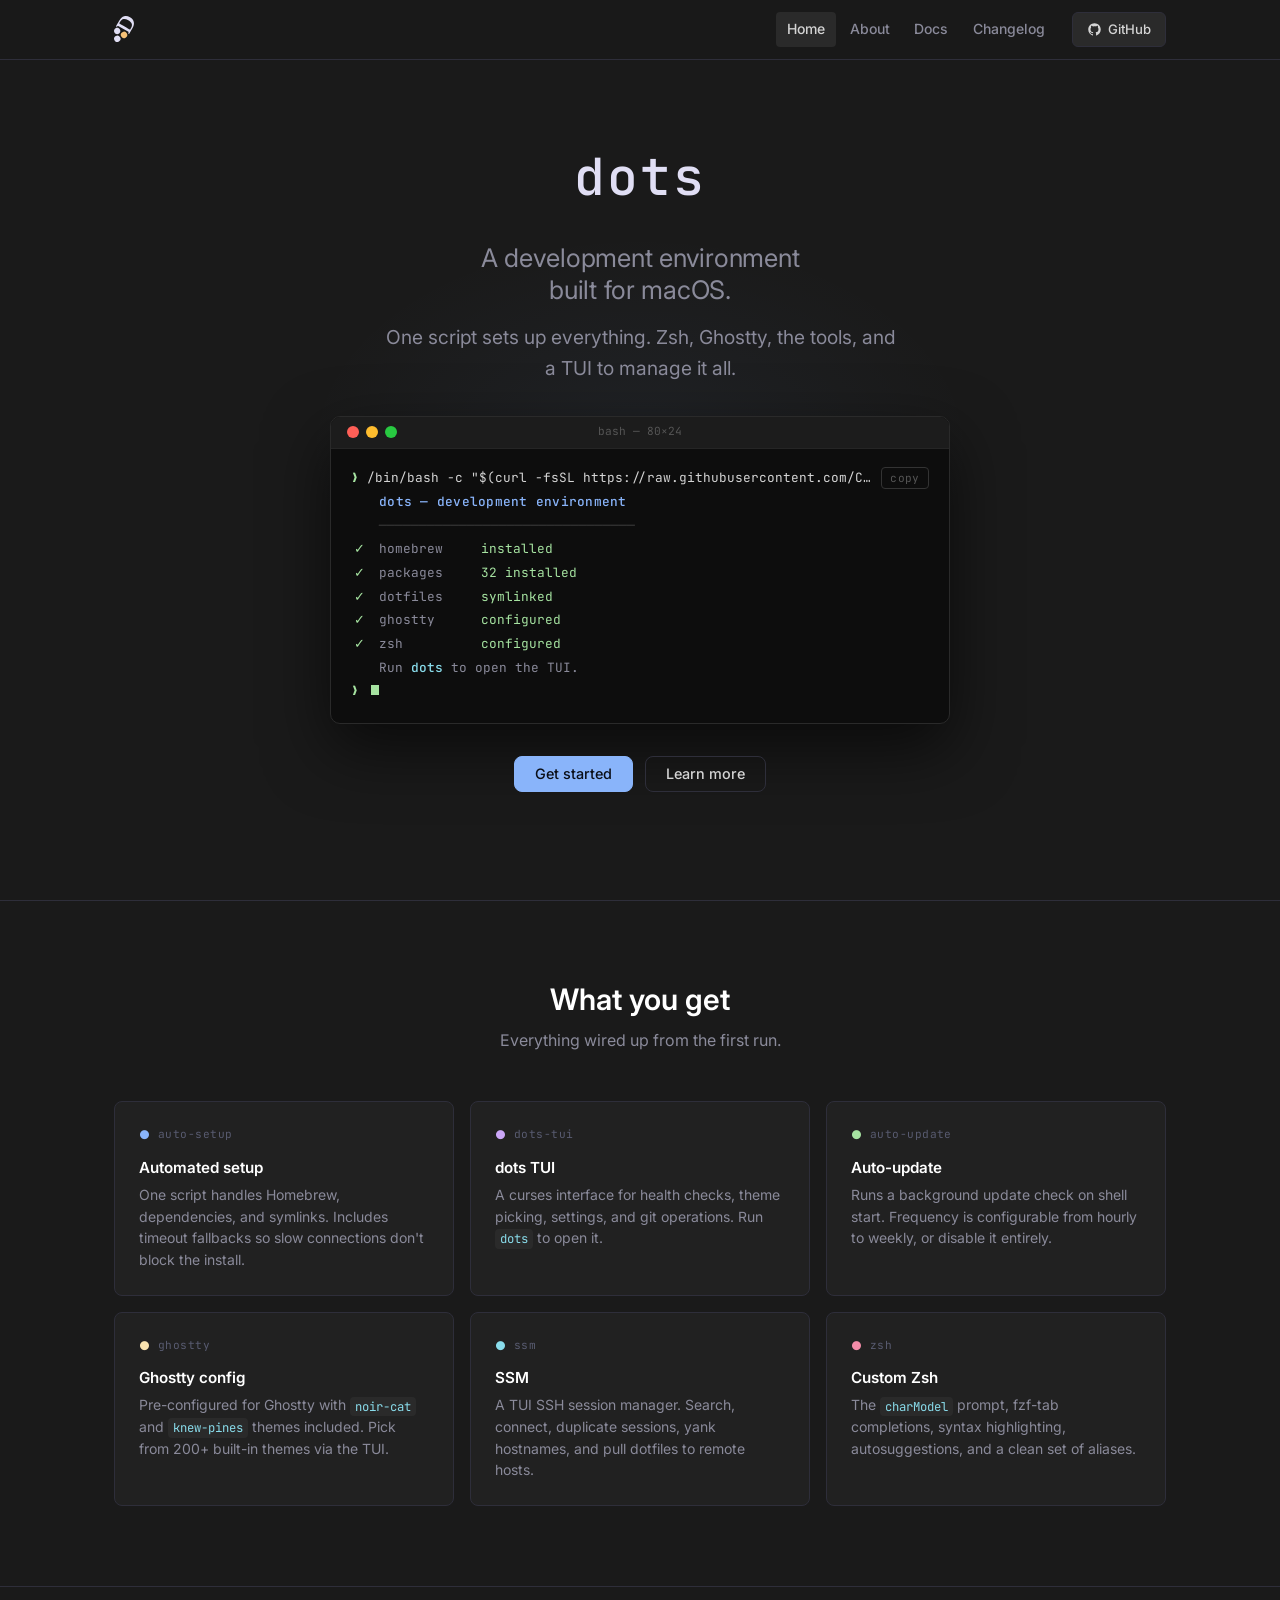
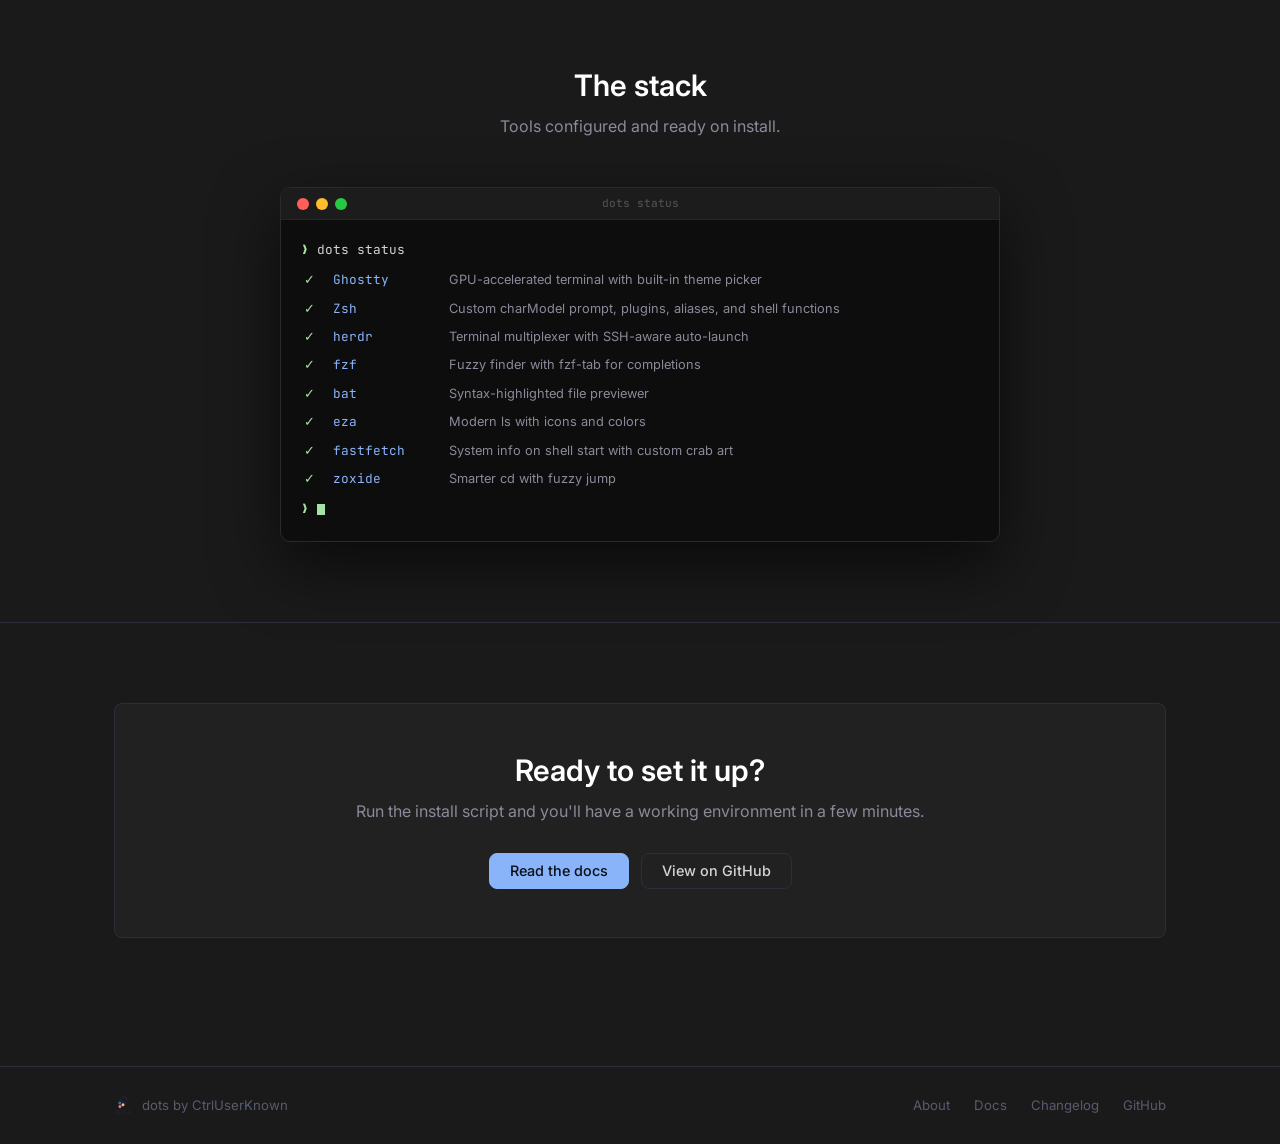
==== commit e279e5c6: "feat(pages): redesign site with terminal-window UI and inline demo output" ====
--- a/index.html
+++ b/index.html
@@ -63,15 +63,52 @@
     <section class="hero" aria-label="Introduction">
       <div class="container">
         <div class="hero__content">
-          <img src="img/svg/dots_logo_alt_color.svg" alt="dots logo" class="hero__logo" width="180" height="70">
           <p class="hero__name">dots</p>
           <h1>A development environment<br>built for macOS.</h1>
           <p class="hero__tagline">One script sets up everything. Zsh, Ghostty, the tools, and a TUI to manage it all.</p>
 
-          <div class="hero__install" aria-label="Install command">
-            <span class="hero__install-prompt" aria-hidden="true">$</span>
-            <code id="install-cmd">/bin/bash -c "$(curl -fsSL https://raw.githubusercontent.com/CtrlUserKnown/dots/refs/heads/main/setup.sh)"</code>
-            <button class="hero__install-copy" id="copy-btn" aria-label="Copy install command" onclick="copyInstall()">Copy</button>
+          <div class="term-window" aria-label="Install command">
+            <div class="term-bar">
+              <span class="term-dot term-dot--red" aria-hidden="true"></span>
+              <span class="term-dot term-dot--yellow" aria-hidden="true"></span>
+              <span class="term-dot term-dot--green" aria-hidden="true"></span>
+              <span class="term-title">bash — 80×24</span>
+            </div>
+            <div class="term-body">
+              <div class="term-row">
+                <span class="term-ps" aria-hidden="true">❯</span>
+                <code id="install-cmd">/bin/bash -c "$(curl -fsSL https://raw.githubusercontent.com/CtrlUserKnown/dots/refs/heads/main/setup.sh)"</code>
+                <button class="hero__install-copy" id="copy-btn" aria-label="Copy install command" onclick="copyInstall()">copy</button>
+              </div>
+              <div class="term-out-line term-out-line--1" aria-hidden="true"><span class="term-blank"></span></div>
+              <div class="term-out-line term-out-line--2" aria-hidden="true">
+                <span class="term-blank"></span><span class="term-banner">dots — development environment</span>
+              </div>
+              <div class="term-out-line term-out-line--3" aria-hidden="true">
+                <span class="term-blank"></span><span class="term-divider-line">────────────────────────────────</span>
+              </div>
+              <div class="term-out-line term-out-line--4" aria-hidden="true">
+                <span class="term-check">✓</span><span class="term-item">homebrew</span><span class="term-item-val">installed</span>
+              </div>
+              <div class="term-out-line term-out-line--5" aria-hidden="true">
+                <span class="term-check">✓</span><span class="term-item">packages</span><span class="term-item-val">32 installed</span>
+              </div>
+              <div class="term-out-line term-out-line--6" aria-hidden="true">
+                <span class="term-check">✓</span><span class="term-item">dotfiles</span><span class="term-item-val">symlinked</span>
+              </div>
+              <div class="term-out-line term-out-line--7" aria-hidden="true">
+                <span class="term-check">✓</span><span class="term-item">ghostty</span><span class="term-item-val">configured</span>
+              </div>
+              <div class="term-out-line term-out-line--8" aria-hidden="true">
+                <span class="term-check">✓</span><span class="term-item">zsh</span><span class="term-item-val">configured</span>
+              </div>
+              <div class="term-out-line term-out-line--9" aria-hidden="true">
+                <span class="term-blank"></span><span class="term-msg">Run <span class="term-inline-cmd">dots</span> to open the TUI.</span>
+              </div>
+              <div class="term-row term-out-line term-out-line--10" aria-hidden="true">
+                <span class="term-ps">❯</span><span class="term-cursor"></span>
+              </div>
+            </div>
           </div>
 
           <div class="hero__actions">
@@ -92,70 +129,54 @@
 
         <div class="grid-3" role="list">
           <article class="card" role="listitem">
-            <div class="card__icon card__icon--blue" aria-hidden="true">
-              <svg width="18" height="18" viewBox="0 0 24 24" fill="none" stroke="#89b4fa" stroke-width="2" stroke-linecap="round" stroke-linejoin="round">
-                <polyline points="16 18 22 12 16 6"></polyline>
-                <polyline points="8 6 2 12 8 18"></polyline>
-              </svg>
+            <div class="card__term-tag">
+              <span class="card__indicator card__indicator--blue" aria-hidden="true">●</span>
+              <span class="card__label">auto-setup</span>
             </div>
             <h3>Automated setup</h3>
             <p>One script handles Homebrew, dependencies, and symlinks. Includes timeout fallbacks so slow connections don't block the install.</p>
           </article>
 
           <article class="card" role="listitem">
-            <div class="card__icon card__icon--purple" aria-hidden="true">
-              <svg width="18" height="18" viewBox="0 0 24 24" fill="none" stroke="#cba6f7" stroke-width="2" stroke-linecap="round" stroke-linejoin="round">
-                <rect x="3" y="3" width="18" height="18" rx="2" ry="2"></rect>
-                <line x1="3" y1="9" x2="21" y2="9"></line>
-                <line x1="9" y1="21" x2="9" y2="9"></line>
-              </svg>
+            <div class="card__term-tag">
+              <span class="card__indicator card__indicator--purple" aria-hidden="true">●</span>
+              <span class="card__label">dots-tui</span>
             </div>
             <h3>dots TUI</h3>
             <p>A curses interface for health checks, theme picking, settings, and git operations. Run <code>dots</code> to open it.</p>
           </article>
 
           <article class="card" role="listitem">
-            <div class="card__icon card__icon--green" aria-hidden="true">
-              <svg width="18" height="18" viewBox="0 0 24 24" fill="none" stroke="#a6e3a1" stroke-width="2" stroke-linecap="round" stroke-linejoin="round">
-                <polyline points="23 6 13.5 15.5 8.5 10.5 1 18"></polyline>
-                <polyline points="17 6 23 6 23 12"></polyline>
-              </svg>
+            <div class="card__term-tag">
+              <span class="card__indicator card__indicator--green" aria-hidden="true">●</span>
+              <span class="card__label">auto-update</span>
             </div>
             <h3>Auto-update</h3>
             <p>Runs a background update check on shell start. Frequency is configurable from hourly to weekly, or disable it entirely.</p>
           </article>
 
           <article class="card" role="listitem">
-            <div class="card__icon card__icon--yellow" aria-hidden="true">
-              <svg width="18" height="18" viewBox="0 0 24 24" fill="none" stroke="#f9e2af" stroke-width="2" stroke-linecap="round" stroke-linejoin="round">
-                <rect x="2" y="3" width="20" height="14" rx="2" ry="2"></rect>
-                <line x1="8" y1="21" x2="16" y2="21"></line>
-                <line x1="12" y1="17" x2="12" y2="21"></line>
-              </svg>
+            <div class="card__term-tag">
+              <span class="card__indicator card__indicator--yellow" aria-hidden="true">●</span>
+              <span class="card__label">ghostty</span>
             </div>
             <h3>Ghostty config</h3>
             <p>Pre-configured for Ghostty with <code>noir-cat</code> and <code>knew-pines</code> themes included. Pick from 200+ built-in themes via the TUI.</p>
           </article>
 
           <article class="card" role="listitem">
-            <div class="card__icon card__icon--cyan" aria-hidden="true">
-              <svg width="18" height="18" viewBox="0 0 24 24" fill="none" stroke="#89dceb" stroke-width="2" stroke-linecap="round" stroke-linejoin="round">
-                <rect x="2" y="2" width="20" height="8" rx="2" ry="2"></rect>
-                <rect x="2" y="14" width="20" height="8" rx="2" ry="2"></rect>
-                <line x1="6" y1="6" x2="6.01" y2="6"></line>
-                <line x1="6" y1="18" x2="6.01" y2="18"></line>
-              </svg>
+            <div class="card__term-tag">
+              <span class="card__indicator card__indicator--cyan" aria-hidden="true">●</span>
+              <span class="card__label">ssm</span>
             </div>
             <h3>SSM</h3>
             <p>A TUI SSH session manager. Search, connect, duplicate sessions, yank hostnames, and pull dotfiles to remote hosts.</p>
           </article>
 
           <article class="card" role="listitem">
-            <div class="card__icon card__icon--red" aria-hidden="true">
-              <svg width="18" height="18" viewBox="0 0 24 24" fill="none" stroke="#f38ba8" stroke-width="2" stroke-linecap="round" stroke-linejoin="round">
-                <polyline points="4 17 10 11 4 5"></polyline>
-                <line x1="12" y1="19" x2="20" y2="19"></line>
-              </svg>
+            <div class="card__term-tag">
+              <span class="card__indicator card__indicator--red" aria-hidden="true">●</span>
+              <span class="card__label">zsh</span>
             </div>
             <h3>Custom Zsh</h3>
             <p>The <code>charModel</code> prompt, fzf-tab completions, syntax highlighting, autosuggestions, and a clean set of aliases.</p>
@@ -172,38 +193,64 @@
         <h2 class="section-heading" id="stack-heading">The stack</h2>
         <p class="section-sub">Tools configured and ready on install.</p>
 
-        <div class="tool-list" role="list">
-          <div class="tool-item" role="listitem">
-            <span class="tool-name">Ghostty</span>
-            <span class="tool-desc">GPU-accelerated terminal with built-in theme picker</span>
-          </div>
-          <div class="tool-item" role="listitem">
-            <span class="tool-name">Zsh</span>
-            <span class="tool-desc">Custom charModel prompt, plugins, aliases, and shell functions</span>
-          </div>
-          <div class="tool-item" role="listitem">
-            <span class="tool-name">herdr</span>
-            <span class="tool-desc">Terminal multiplexer with SSH-aware auto-launch</span>
-          </div>
-          <div class="tool-item" role="listitem">
-            <span class="tool-name">fzf</span>
-            <span class="tool-desc">Fuzzy finder with fzf-tab for completions</span>
-          </div>
-          <div class="tool-item" role="listitem">
-            <span class="tool-name">bat</span>
-            <span class="tool-desc">Syntax-highlighted file previewer</span>
-          </div>
-          <div class="tool-item" role="listitem">
-            <span class="tool-name">eza</span>
-            <span class="tool-desc">Modern ls with icons and colors</span>
-          </div>
-          <div class="tool-item" role="listitem">
-            <span class="tool-name">fastfetch</span>
-            <span class="tool-desc">System info on shell start with custom crab art</span>
-          </div>
-          <div class="tool-item" role="listitem">
-            <span class="tool-name">zoxide</span>
-            <span class="tool-desc">Smarter cd with fuzzy jump</span>
+        <div class="term-window stack-win">
+          <div class="term-bar">
+            <span class="term-dot term-dot--red" aria-hidden="true"></span>
+            <span class="term-dot term-dot--yellow" aria-hidden="true"></span>
+            <span class="term-dot term-dot--green" aria-hidden="true"></span>
+            <span class="term-title">dots status</span>
+          </div>
+          <div class="term-body">
+            <div class="term-row">
+              <span class="term-ps" aria-hidden="true">❯</span>
+              <span class="term-typed-cmd">dots status</span>
+            </div>
+            <div class="term-output" role="list">
+              <div class="stack-row" role="listitem">
+                <span class="term-check">✓</span>
+                <span class="stack-name">Ghostty</span>
+                <span class="stack-desc">GPU-accelerated terminal with built-in theme picker</span>
+              </div>
+              <div class="stack-row" role="listitem">
+                <span class="term-check">✓</span>
+                <span class="stack-name">Zsh</span>
+                <span class="stack-desc">Custom charModel prompt, plugins, aliases, and shell functions</span>
+              </div>
+              <div class="stack-row" role="listitem">
+                <span class="term-check">✓</span>
+                <span class="stack-name">herdr</span>
+                <span class="stack-desc">Terminal multiplexer with SSH-aware auto-launch</span>
+              </div>
+              <div class="stack-row" role="listitem">
+                <span class="term-check">✓</span>
+                <span class="stack-name">fzf</span>
+                <span class="stack-desc">Fuzzy finder with fzf-tab for completions</span>
+              </div>
+              <div class="stack-row" role="listitem">
+                <span class="term-check">✓</span>
+                <span class="stack-name">bat</span>
+                <span class="stack-desc">Syntax-highlighted file previewer</span>
+              </div>
+              <div class="stack-row" role="listitem">
+                <span class="term-check">✓</span>
+                <span class="stack-name">eza</span>
+                <span class="stack-desc">Modern ls with icons and colors</span>
+              </div>
+              <div class="stack-row" role="listitem">
+                <span class="term-check">✓</span>
+                <span class="stack-name">fastfetch</span>
+                <span class="stack-desc">System info on shell start with custom crab art</span>
+              </div>
+              <div class="stack-row" role="listitem">
+                <span class="term-check">✓</span>
+                <span class="stack-name">zoxide</span>
+                <span class="stack-desc">Smarter cd with fuzzy jump</span>
+              </div>
+            </div>
+            <div class="term-row">
+              <span class="term-ps" aria-hidden="true">❯</span>
+              <span class="term-cursor"></span>
+            </div>
           </div>
         </div>
       </div>
--- a/css/style.css
+++ b/css/style.css
@@ -336,51 +336,19 @@
   margin-right: auto;
 }
 
-.hero__install {
-  background: var(--bg-surface);
-  border: 1px solid var(--border);
-  border-radius: var(--radius);
-  padding: 0.85rem 1rem 0.85rem 1.25rem;
-  display: flex;
-  align-items: center;
-  gap: 0.75rem;
-  margin-bottom: 2rem;
-  max-width: 600px;
-  margin-left: auto;
-  margin-right: auto;
-  text-align: left;
-}
-
-.hero__install-prompt {
-  color: var(--green);
-  font-family: 'JetBrains Mono', monospace;
-  font-size: 0.82rem;
-  user-select: none;
-  flex-shrink: 0;
-}
-
-.hero__install code {
-  background: none;
-  color: var(--fg);
-  padding: 0;
-  font-size: 0.8rem;
-  flex: 1;
-  overflow: hidden;
-  text-overflow: ellipsis;
-  white-space: nowrap;
-}
-
 .hero__install-copy {
   background: none;
-  border: 1px solid var(--border);
+  border: 1px solid #333;
   border-radius: var(--radius-sm);
-  color: var(--fg-muted);
+  color: #555;
   cursor: pointer;
-  padding: 0.25rem 0.6rem;
-  font-size: 0.75rem;
+  padding: 0.2rem 0.55rem;
+  font-family: 'JetBrains Mono', monospace;
+  font-size: 0.7rem;
   transition: color var(--transition), border-color var(--transition);
   white-space: nowrap;
   flex-shrink: 0;
+  letter-spacing: 0.02em;
 }
 
 .hero__install-copy:hover {
@@ -972,6 +940,228 @@
 .footer__nav a:hover {
   color: var(--fg);
   opacity: 1;
+}
+
+/* ============================================================
+   Terminal Window
+   ============================================================ */
+.term-window {
+  background: #0d0d0d;
+  border: 1px solid #2a2a2a;
+  border-radius: 10px;
+  overflow: hidden;
+  text-align: left;
+  box-shadow: 0 24px 64px rgba(0, 0, 0, 0.6);
+}
+
+.term-bar {
+  background: #1c1c1c;
+  border-bottom: 1px solid #252525;
+  padding: 0.6rem 1rem;
+  display: flex;
+  align-items: center;
+  gap: 0.45rem;
+  position: relative;
+  flex-shrink: 0;
+}
+
+.term-dot {
+  width: 12px;
+  height: 12px;
+  border-radius: 50%;
+  flex-shrink: 0;
+}
+
+.term-dot--red    { background: #ff5f57; }
+.term-dot--yellow { background: #ffbd2e; }
+.term-dot--green  { background: #28c941; }
+
+.term-title {
+  position: absolute;
+  left: 50%;
+  transform: translateX(-50%);
+  font-family: 'JetBrains Mono', monospace;
+  font-size: 0.7rem;
+  color: #555;
+  pointer-events: none;
+  white-space: nowrap;
+}
+
+.term-body {
+  padding: 1.1rem 1.25rem 1.25rem;
+  font-family: 'JetBrains Mono', monospace;
+  font-size: 0.8rem;
+  line-height: 1.85;
+}
+
+.term-row {
+  display: flex;
+  align-items: center;
+  gap: 0.5rem;
+}
+
+.term-ps {
+  color: var(--green);
+  flex-shrink: 0;
+  font-weight: 500;
+  user-select: none;
+}
+
+.term-body code {
+  background: none;
+  color: var(--fg);
+  padding: 0;
+  font-size: inherit;
+  flex: 1;
+  overflow: hidden;
+  text-overflow: ellipsis;
+  white-space: nowrap;
+}
+
+/* Output lines — animated */
+.term-out-line {
+  display: flex;
+  align-items: baseline;
+  gap: 0.75rem;
+  opacity: 0;
+  animation: term-line-in 0.15s ease forwards;
+}
+
+@keyframes term-line-in {
+  from { opacity: 0; transform: translateX(-3px); }
+  to   { opacity: 1; transform: translateX(0); }
+}
+
+.term-out-line--1  { animation-delay: 0.3s; }
+.term-out-line--2  { animation-delay: 0.55s; }
+.term-out-line--3  { animation-delay: 0.65s; }
+.term-out-line--4  { animation-delay: 1.0s; }
+.term-out-line--5  { animation-delay: 1.2s; }
+.term-out-line--6  { animation-delay: 1.4s; }
+.term-out-line--7  { animation-delay: 1.6s; }
+.term-out-line--8  { animation-delay: 1.8s; }
+.term-out-line--9  { animation-delay: 2.05s; }
+.term-out-line--10 { animation-delay: 2.25s; }
+
+.term-blank { width: 1rem; flex-shrink: 0; }
+
+.term-banner {
+  color: var(--accent);
+  font-weight: 500;
+  letter-spacing: 0.02em;
+}
+
+.term-divider-line { color: #333; }
+
+.term-check {
+  color: var(--green);
+  width: 1rem;
+  flex-shrink: 0;
+  text-align: center;
+}
+
+.term-item {
+  color: var(--fg-muted);
+  min-width: 90px;
+  flex-shrink: 0;
+}
+
+.term-item-val { color: var(--green); }
+
+.term-msg { color: var(--fg-muted); }
+
+.term-inline-cmd {
+  color: var(--cyan);
+  font-weight: 500;
+}
+
+.term-typed-cmd { color: var(--fg); }
+
+/* Blinking cursor */
+@keyframes term-cursor-blink {
+  0%, 100% { opacity: 1; }
+  50%       { opacity: 0; }
+}
+
+.term-cursor {
+  display: inline-block;
+  width: 8px;
+  height: 0.85em;
+  background: var(--green);
+  vertical-align: middle;
+  animation: term-cursor-blink 1s step-end infinite;
+}
+
+/* Hero terminal window sizing */
+.hero .term-window {
+  max-width: 620px;
+  margin: 0 auto 2rem;
+}
+
+/* Stack terminal window */
+.stack-win {
+  max-width: 720px;
+  margin: 0 auto;
+}
+
+.term-output {
+  padding: 0.25rem 0;
+}
+
+.stack-row {
+  display: flex;
+  align-items: baseline;
+  gap: 1rem;
+  padding: 0.15rem 0;
+}
+
+.stack-name {
+  color: var(--accent);
+  min-width: 100px;
+  flex-shrink: 0;
+}
+
+.stack-desc {
+  color: var(--fg-muted);
+  font-family: 'Inter', sans-serif;
+  font-size: 0.8rem;
+}
+
+/* Feature card terminal tags */
+.card__term-tag {
+  display: flex;
+  align-items: center;
+  gap: 0.5rem;
+  margin-bottom: 0.85rem;
+}
+
+.card__indicator {
+  font-size: 0.75rem;
+  line-height: 1;
+  flex-shrink: 0;
+}
+
+.card__indicator--blue   { color: var(--blue); }
+.card__indicator--purple { color: var(--purple); }
+.card__indicator--green  { color: var(--green); }
+.card__indicator--yellow { color: var(--yellow); }
+.card__indicator--red    { color: var(--red); }
+.card__indicator--cyan   { color: var(--cyan); }
+
+.card__label {
+  font-family: 'JetBrains Mono', monospace;
+  font-size: 0.7rem;
+  color: var(--fg-subtle);
+  letter-spacing: 0.04em;
+}
+
+/* Reduced motion */
+@media (prefers-reduced-motion: reduce) {
+  .term-out-line {
+    opacity: 1;
+    animation: none;
+  }
+  .term-cursor { animation: none; }
 }
 
 /* ============================================================
@@ -1074,18 +1264,13 @@
     grid-template-columns: 1fr;
   }
 
-  /* Hero */
-  .hero__install {
-    flex-direction: column;
-    align-items: flex-start;
-    gap: 0.6rem;
-    padding: 1rem;
-  }
-
-  .hero__install code {
+  /* Hero terminal window */
+  .hero .term-window { max-width: 100%; }
+
+  .term-body code {
     white-space: normal;
     word-break: break-all;
-    font-size: 0.775rem;
+    font-size: 0.75rem;
   }
 
   /* CTA */
@@ -1098,12 +1283,7 @@
   .section { padding: 3.5rem 0; }
 }
 
-@media (max-width: 720px) {
-  .hero__logo { height: 80px; }
-}
-
 @media (max-width: 480px) {
-  .hero__logo { height: 62px; }
   .hero__actions { flex-direction: column; align-items: center; }
   .hero__actions .btn { width: 100%; justify-content: center; max-width: 260px; }
   h1 { font-size: 1.65rem; }
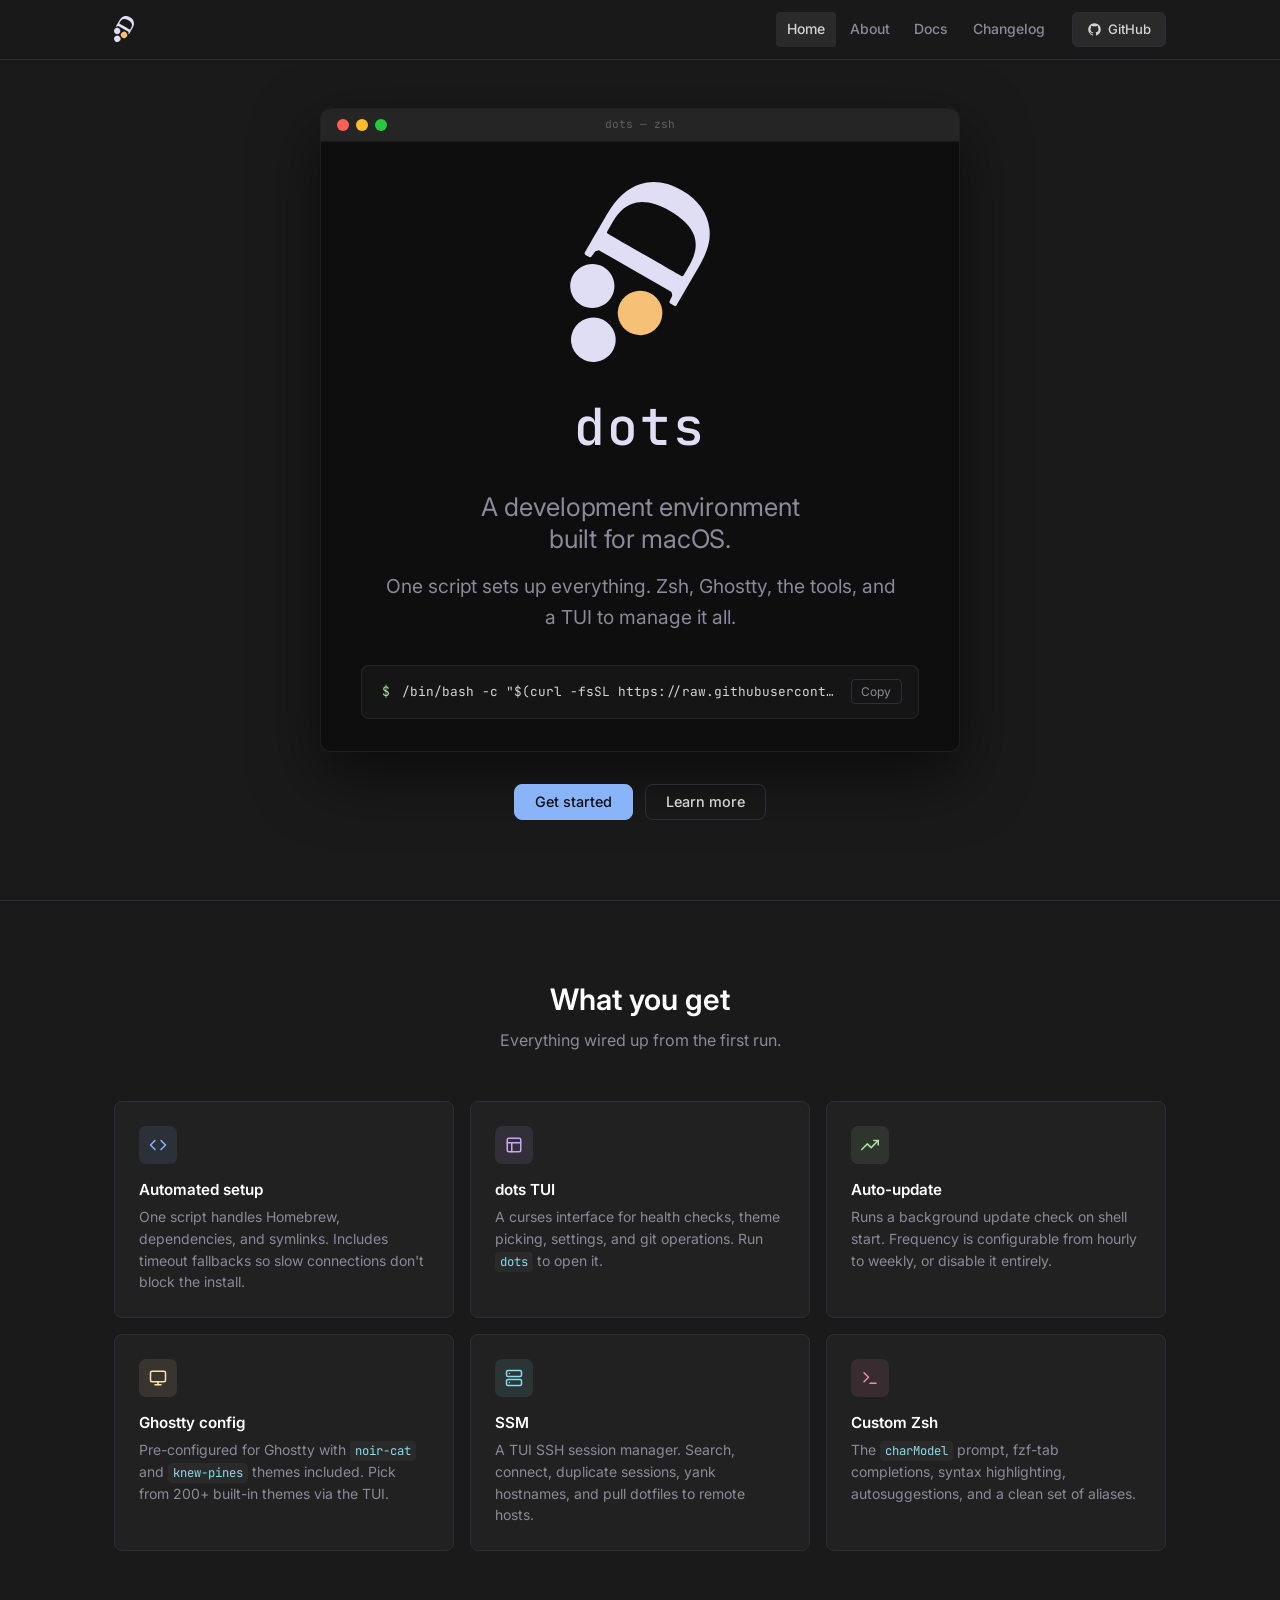
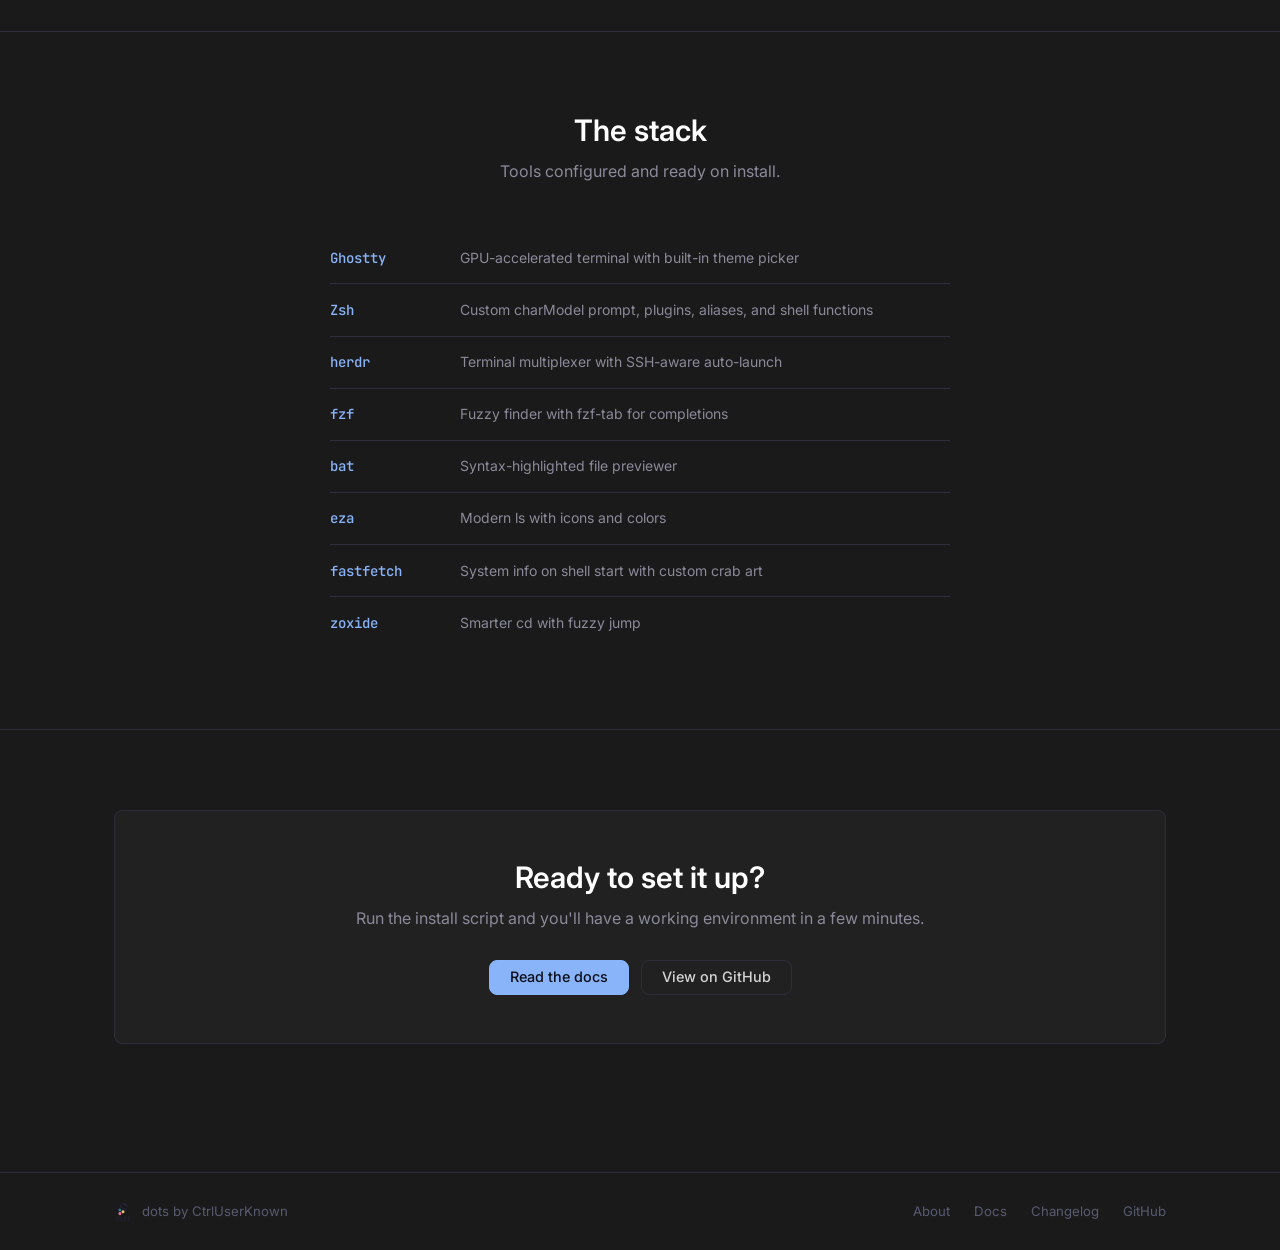
==== commit afdd3d13: "feat(web): add terminal window UI to hero section" ====
--- a/index.html
+++ b/index.html
@@ -63,50 +63,23 @@
     <section class="hero" aria-label="Introduction">
       <div class="container">
         <div class="hero__content">
-          <p class="hero__name">dots</p>
-          <h1>A development environment<br>built for macOS.</h1>
-          <p class="hero__tagline">One script sets up everything. Zsh, Ghostty, the tools, and a TUI to manage it all.</p>
-
-          <div class="term-window" aria-label="Install command">
+
+          <div class="term-window hero__term">
             <div class="term-bar">
               <span class="term-dot term-dot--red" aria-hidden="true"></span>
               <span class="term-dot term-dot--yellow" aria-hidden="true"></span>
               <span class="term-dot term-dot--green" aria-hidden="true"></span>
-              <span class="term-title">bash — 80×24</span>
+              <span class="term-title">dots — zsh</span>
             </div>
             <div class="term-body">
-              <div class="term-row">
-                <span class="term-ps" aria-hidden="true">❯</span>
+              <img src="img/svg/dots_logo_alt_color.svg" alt="dots logo" class="hero__logo" width="180" height="70">
+              <p class="hero__name">dots</p>
+              <h1>A development environment<br>built for macOS.</h1>
+              <p class="hero__tagline">One script sets up everything. Zsh, Ghostty, the tools, and a TUI to manage it all.</p>
+              <div class="hero__install" aria-label="Install command">
+                <span class="hero__install-prompt" aria-hidden="true">$</span>
                 <code id="install-cmd">/bin/bash -c "$(curl -fsSL https://raw.githubusercontent.com/CtrlUserKnown/dots/refs/heads/main/setup.sh)"</code>
-                <button class="hero__install-copy" id="copy-btn" aria-label="Copy install command" onclick="copyInstall()">copy</button>
-              </div>
-              <div class="term-out-line term-out-line--1" aria-hidden="true"><span class="term-blank"></span></div>
-              <div class="term-out-line term-out-line--2" aria-hidden="true">
-                <span class="term-blank"></span><span class="term-banner">dots — development environment</span>
-              </div>
-              <div class="term-out-line term-out-line--3" aria-hidden="true">
-                <span class="term-blank"></span><span class="term-divider-line">────────────────────────────────</span>
-              </div>
-              <div class="term-out-line term-out-line--4" aria-hidden="true">
-                <span class="term-check">✓</span><span class="term-item">homebrew</span><span class="term-item-val">installed</span>
-              </div>
-              <div class="term-out-line term-out-line--5" aria-hidden="true">
-                <span class="term-check">✓</span><span class="term-item">packages</span><span class="term-item-val">32 installed</span>
-              </div>
-              <div class="term-out-line term-out-line--6" aria-hidden="true">
-                <span class="term-check">✓</span><span class="term-item">dotfiles</span><span class="term-item-val">symlinked</span>
-              </div>
-              <div class="term-out-line term-out-line--7" aria-hidden="true">
-                <span class="term-check">✓</span><span class="term-item">ghostty</span><span class="term-item-val">configured</span>
-              </div>
-              <div class="term-out-line term-out-line--8" aria-hidden="true">
-                <span class="term-check">✓</span><span class="term-item">zsh</span><span class="term-item-val">configured</span>
-              </div>
-              <div class="term-out-line term-out-line--9" aria-hidden="true">
-                <span class="term-blank"></span><span class="term-msg">Run <span class="term-inline-cmd">dots</span> to open the TUI.</span>
-              </div>
-              <div class="term-row term-out-line term-out-line--10" aria-hidden="true">
-                <span class="term-ps">❯</span><span class="term-cursor"></span>
+                <button class="hero__install-copy" id="copy-btn" aria-label="Copy install command" onclick="copyInstall()">Copy</button>
               </div>
             </div>
           </div>
@@ -129,54 +102,70 @@
 
         <div class="grid-3" role="list">
           <article class="card" role="listitem">
-            <div class="card__term-tag">
-              <span class="card__indicator card__indicator--blue" aria-hidden="true">●</span>
-              <span class="card__label">auto-setup</span>
+            <div class="card__icon card__icon--blue" aria-hidden="true">
+              <svg width="18" height="18" viewBox="0 0 24 24" fill="none" stroke="#89b4fa" stroke-width="2" stroke-linecap="round" stroke-linejoin="round">
+                <polyline points="16 18 22 12 16 6"></polyline>
+                <polyline points="8 6 2 12 8 18"></polyline>
+              </svg>
             </div>
             <h3>Automated setup</h3>
             <p>One script handles Homebrew, dependencies, and symlinks. Includes timeout fallbacks so slow connections don't block the install.</p>
           </article>
 
           <article class="card" role="listitem">
-            <div class="card__term-tag">
-              <span class="card__indicator card__indicator--purple" aria-hidden="true">●</span>
-              <span class="card__label">dots-tui</span>
+            <div class="card__icon card__icon--purple" aria-hidden="true">
+              <svg width="18" height="18" viewBox="0 0 24 24" fill="none" stroke="#cba6f7" stroke-width="2" stroke-linecap="round" stroke-linejoin="round">
+                <rect x="3" y="3" width="18" height="18" rx="2" ry="2"></rect>
+                <line x1="3" y1="9" x2="21" y2="9"></line>
+                <line x1="9" y1="21" x2="9" y2="9"></line>
+              </svg>
             </div>
             <h3>dots TUI</h3>
             <p>A curses interface for health checks, theme picking, settings, and git operations. Run <code>dots</code> to open it.</p>
           </article>
 
           <article class="card" role="listitem">
-            <div class="card__term-tag">
-              <span class="card__indicator card__indicator--green" aria-hidden="true">●</span>
-              <span class="card__label">auto-update</span>
+            <div class="card__icon card__icon--green" aria-hidden="true">
+              <svg width="18" height="18" viewBox="0 0 24 24" fill="none" stroke="#a6e3a1" stroke-width="2" stroke-linecap="round" stroke-linejoin="round">
+                <polyline points="23 6 13.5 15.5 8.5 10.5 1 18"></polyline>
+                <polyline points="17 6 23 6 23 12"></polyline>
+              </svg>
             </div>
             <h3>Auto-update</h3>
             <p>Runs a background update check on shell start. Frequency is configurable from hourly to weekly, or disable it entirely.</p>
           </article>
 
           <article class="card" role="listitem">
-            <div class="card__term-tag">
-              <span class="card__indicator card__indicator--yellow" aria-hidden="true">●</span>
-              <span class="card__label">ghostty</span>
+            <div class="card__icon card__icon--yellow" aria-hidden="true">
+              <svg width="18" height="18" viewBox="0 0 24 24" fill="none" stroke="#f9e2af" stroke-width="2" stroke-linecap="round" stroke-linejoin="round">
+                <rect x="2" y="3" width="20" height="14" rx="2" ry="2"></rect>
+                <line x1="8" y1="21" x2="16" y2="21"></line>
+                <line x1="12" y1="17" x2="12" y2="21"></line>
+              </svg>
             </div>
             <h3>Ghostty config</h3>
             <p>Pre-configured for Ghostty with <code>noir-cat</code> and <code>knew-pines</code> themes included. Pick from 200+ built-in themes via the TUI.</p>
           </article>
 
           <article class="card" role="listitem">
-            <div class="card__term-tag">
-              <span class="card__indicator card__indicator--cyan" aria-hidden="true">●</span>
-              <span class="card__label">ssm</span>
+            <div class="card__icon card__icon--cyan" aria-hidden="true">
+              <svg width="18" height="18" viewBox="0 0 24 24" fill="none" stroke="#89dceb" stroke-width="2" stroke-linecap="round" stroke-linejoin="round">
+                <rect x="2" y="2" width="20" height="8" rx="2" ry="2"></rect>
+                <rect x="2" y="14" width="20" height="8" rx="2" ry="2"></rect>
+                <line x1="6" y1="6" x2="6.01" y2="6"></line>
+                <line x1="6" y1="18" x2="6.01" y2="18"></line>
+              </svg>
             </div>
             <h3>SSM</h3>
             <p>A TUI SSH session manager. Search, connect, duplicate sessions, yank hostnames, and pull dotfiles to remote hosts.</p>
           </article>
 
           <article class="card" role="listitem">
-            <div class="card__term-tag">
-              <span class="card__indicator card__indicator--red" aria-hidden="true">●</span>
-              <span class="card__label">zsh</span>
+            <div class="card__icon card__icon--red" aria-hidden="true">
+              <svg width="18" height="18" viewBox="0 0 24 24" fill="none" stroke="#f38ba8" stroke-width="2" stroke-linecap="round" stroke-linejoin="round">
+                <polyline points="4 17 10 11 4 5"></polyline>
+                <line x1="12" y1="19" x2="20" y2="19"></line>
+              </svg>
             </div>
             <h3>Custom Zsh</h3>
             <p>The <code>charModel</code> prompt, fzf-tab completions, syntax highlighting, autosuggestions, and a clean set of aliases.</p>
@@ -193,64 +182,38 @@
         <h2 class="section-heading" id="stack-heading">The stack</h2>
         <p class="section-sub">Tools configured and ready on install.</p>
 
-        <div class="term-window stack-win">
-          <div class="term-bar">
-            <span class="term-dot term-dot--red" aria-hidden="true"></span>
-            <span class="term-dot term-dot--yellow" aria-hidden="true"></span>
-            <span class="term-dot term-dot--green" aria-hidden="true"></span>
-            <span class="term-title">dots status</span>
-          </div>
-          <div class="term-body">
-            <div class="term-row">
-              <span class="term-ps" aria-hidden="true">❯</span>
-              <span class="term-typed-cmd">dots status</span>
-            </div>
-            <div class="term-output" role="list">
-              <div class="stack-row" role="listitem">
-                <span class="term-check">✓</span>
-                <span class="stack-name">Ghostty</span>
-                <span class="stack-desc">GPU-accelerated terminal with built-in theme picker</span>
-              </div>
-              <div class="stack-row" role="listitem">
-                <span class="term-check">✓</span>
-                <span class="stack-name">Zsh</span>
-                <span class="stack-desc">Custom charModel prompt, plugins, aliases, and shell functions</span>
-              </div>
-              <div class="stack-row" role="listitem">
-                <span class="term-check">✓</span>
-                <span class="stack-name">herdr</span>
-                <span class="stack-desc">Terminal multiplexer with SSH-aware auto-launch</span>
-              </div>
-              <div class="stack-row" role="listitem">
-                <span class="term-check">✓</span>
-                <span class="stack-name">fzf</span>
-                <span class="stack-desc">Fuzzy finder with fzf-tab for completions</span>
-              </div>
-              <div class="stack-row" role="listitem">
-                <span class="term-check">✓</span>
-                <span class="stack-name">bat</span>
-                <span class="stack-desc">Syntax-highlighted file previewer</span>
-              </div>
-              <div class="stack-row" role="listitem">
-                <span class="term-check">✓</span>
-                <span class="stack-name">eza</span>
-                <span class="stack-desc">Modern ls with icons and colors</span>
-              </div>
-              <div class="stack-row" role="listitem">
-                <span class="term-check">✓</span>
-                <span class="stack-name">fastfetch</span>
-                <span class="stack-desc">System info on shell start with custom crab art</span>
-              </div>
-              <div class="stack-row" role="listitem">
-                <span class="term-check">✓</span>
-                <span class="stack-name">zoxide</span>
-                <span class="stack-desc">Smarter cd with fuzzy jump</span>
-              </div>
-            </div>
-            <div class="term-row">
-              <span class="term-ps" aria-hidden="true">❯</span>
-              <span class="term-cursor"></span>
-            </div>
+        <div class="tool-list" role="list">
+          <div class="tool-item" role="listitem">
+            <span class="tool-name">Ghostty</span>
+            <span class="tool-desc">GPU-accelerated terminal with built-in theme picker</span>
+          </div>
+          <div class="tool-item" role="listitem">
+            <span class="tool-name">Zsh</span>
+            <span class="tool-desc">Custom charModel prompt, plugins, aliases, and shell functions</span>
+          </div>
+          <div class="tool-item" role="listitem">
+            <span class="tool-name">herdr</span>
+            <span class="tool-desc">Terminal multiplexer with SSH-aware auto-launch</span>
+          </div>
+          <div class="tool-item" role="listitem">
+            <span class="tool-name">fzf</span>
+            <span class="tool-desc">Fuzzy finder with fzf-tab for completions</span>
+          </div>
+          <div class="tool-item" role="listitem">
+            <span class="tool-name">bat</span>
+            <span class="tool-desc">Syntax-highlighted file previewer</span>
+          </div>
+          <div class="tool-item" role="listitem">
+            <span class="tool-name">eza</span>
+            <span class="tool-desc">Modern ls with icons and colors</span>
+          </div>
+          <div class="tool-item" role="listitem">
+            <span class="tool-name">fastfetch</span>
+            <span class="tool-desc">System info on shell start with custom crab art</span>
+          </div>
+          <div class="tool-item" role="listitem">
+            <span class="tool-name">zoxide</span>
+            <span class="tool-desc">Smarter cd with fuzzy jump</span>
           </div>
         </div>
       </div>
--- a/css/style.css
+++ b/css/style.css
@@ -336,19 +336,51 @@
   margin-right: auto;
 }
 
+.hero__install {
+  background: var(--bg-surface);
+  border: 1px solid var(--border);
+  border-radius: var(--radius);
+  padding: 0.85rem 1rem 0.85rem 1.25rem;
+  display: flex;
+  align-items: center;
+  gap: 0.75rem;
+  margin-bottom: 2rem;
+  max-width: 600px;
+  margin-left: auto;
+  margin-right: auto;
+  text-align: left;
+}
+
+.hero__install-prompt {
+  color: var(--green);
+  font-family: 'JetBrains Mono', monospace;
+  font-size: 0.82rem;
+  user-select: none;
+  flex-shrink: 0;
+}
+
+.hero__install code {
+  background: none;
+  color: var(--fg);
+  padding: 0;
+  font-size: 0.8rem;
+  flex: 1;
+  overflow: hidden;
+  text-overflow: ellipsis;
+  white-space: nowrap;
+}
+
 .hero__install-copy {
   background: none;
-  border: 1px solid #333;
+  border: 1px solid var(--border);
   border-radius: var(--radius-sm);
-  color: #555;
+  color: var(--fg-muted);
   cursor: pointer;
-  padding: 0.2rem 0.55rem;
-  font-family: 'JetBrains Mono', monospace;
-  font-size: 0.7rem;
+  padding: 0.25rem 0.6rem;
+  font-size: 0.75rem;
   transition: color var(--transition), border-color var(--transition);
   white-space: nowrap;
   flex-shrink: 0;
-  letter-spacing: 0.02em;
 }
 
 .hero__install-copy:hover {
@@ -361,6 +393,65 @@
   gap: 0.75rem;
   justify-content: center;
   flex-wrap: wrap;
+}
+
+/* ============================================================
+   Terminal window
+   ============================================================ */
+.term-window {
+  border-radius: 10px;
+  overflow: hidden;
+  border: 1px solid rgba(255, 255, 255, 0.07);
+  box-shadow: 0 24px 64px rgba(0, 0, 0, 0.55);
+}
+
+.term-bar {
+  background: #252525;
+  border-bottom: 1px solid rgba(0, 0, 0, 0.35);
+  padding: 0.6rem 1rem;
+  display: flex;
+  align-items: center;
+  gap: 0.45rem;
+  position: relative;
+}
+
+.term-dot {
+  width: 12px;
+  height: 12px;
+  border-radius: 50%;
+  flex-shrink: 0;
+}
+
+.term-dot--red    { background: #ff5f57; }
+.term-dot--yellow { background: #ffbd2e; }
+.term-dot--green  { background: #28c941; }
+
+.term-title {
+  position: absolute;
+  left: 50%;
+  transform: translateX(-50%);
+  font-family: 'JetBrains Mono', monospace;
+  font-size: 0.7rem;
+  color: #606060;
+  pointer-events: none;
+  white-space: nowrap;
+}
+
+/* Hero terminal */
+.hero__term {
+  background: #0e0e0e;
+  max-width: 640px;
+  margin: 0 auto 2rem;
+}
+
+.hero__term .term-body {
+  padding: 2.5rem 2.5rem 2rem;
+}
+
+.hero__term .hero__install {
+  margin-bottom: 0;
+  background: rgba(255, 255, 255, 0.03);
+  border-color: rgba(255, 255, 255, 0.07);
 }
 
 /* ============================================================
@@ -940,228 +1031,6 @@
 .footer__nav a:hover {
   color: var(--fg);
   opacity: 1;
-}
-
-/* ============================================================
-   Terminal Window
-   ============================================================ */
-.term-window {
-  background: #0d0d0d;
-  border: 1px solid #2a2a2a;
-  border-radius: 10px;
-  overflow: hidden;
-  text-align: left;
-  box-shadow: 0 24px 64px rgba(0, 0, 0, 0.6);
-}
-
-.term-bar {
-  background: #1c1c1c;
-  border-bottom: 1px solid #252525;
-  padding: 0.6rem 1rem;
-  display: flex;
-  align-items: center;
-  gap: 0.45rem;
-  position: relative;
-  flex-shrink: 0;
-}
-
-.term-dot {
-  width: 12px;
-  height: 12px;
-  border-radius: 50%;
-  flex-shrink: 0;
-}
-
-.term-dot--red    { background: #ff5f57; }
-.term-dot--yellow { background: #ffbd2e; }
-.term-dot--green  { background: #28c941; }
-
-.term-title {
-  position: absolute;
-  left: 50%;
-  transform: translateX(-50%);
-  font-family: 'JetBrains Mono', monospace;
-  font-size: 0.7rem;
-  color: #555;
-  pointer-events: none;
-  white-space: nowrap;
-}
-
-.term-body {
-  padding: 1.1rem 1.25rem 1.25rem;
-  font-family: 'JetBrains Mono', monospace;
-  font-size: 0.8rem;
-  line-height: 1.85;
-}
-
-.term-row {
-  display: flex;
-  align-items: center;
-  gap: 0.5rem;
-}
-
-.term-ps {
-  color: var(--green);
-  flex-shrink: 0;
-  font-weight: 500;
-  user-select: none;
-}
-
-.term-body code {
-  background: none;
-  color: var(--fg);
-  padding: 0;
-  font-size: inherit;
-  flex: 1;
-  overflow: hidden;
-  text-overflow: ellipsis;
-  white-space: nowrap;
-}
-
-/* Output lines — animated */
-.term-out-line {
-  display: flex;
-  align-items: baseline;
-  gap: 0.75rem;
-  opacity: 0;
-  animation: term-line-in 0.15s ease forwards;
-}
-
-@keyframes term-line-in {
-  from { opacity: 0; transform: translateX(-3px); }
-  to   { opacity: 1; transform: translateX(0); }
-}
-
-.term-out-line--1  { animation-delay: 0.3s; }
-.term-out-line--2  { animation-delay: 0.55s; }
-.term-out-line--3  { animation-delay: 0.65s; }
-.term-out-line--4  { animation-delay: 1.0s; }
-.term-out-line--5  { animation-delay: 1.2s; }
-.term-out-line--6  { animation-delay: 1.4s; }
-.term-out-line--7  { animation-delay: 1.6s; }
-.term-out-line--8  { animation-delay: 1.8s; }
-.term-out-line--9  { animation-delay: 2.05s; }
-.term-out-line--10 { animation-delay: 2.25s; }
-
-.term-blank { width: 1rem; flex-shrink: 0; }
-
-.term-banner {
-  color: var(--accent);
-  font-weight: 500;
-  letter-spacing: 0.02em;
-}
-
-.term-divider-line { color: #333; }
-
-.term-check {
-  color: var(--green);
-  width: 1rem;
-  flex-shrink: 0;
-  text-align: center;
-}
-
-.term-item {
-  color: var(--fg-muted);
-  min-width: 90px;
-  flex-shrink: 0;
-}
-
-.term-item-val { color: var(--green); }
-
-.term-msg { color: var(--fg-muted); }
-
-.term-inline-cmd {
-  color: var(--cyan);
-  font-weight: 500;
-}
-
-.term-typed-cmd { color: var(--fg); }
-
-/* Blinking cursor */
-@keyframes term-cursor-blink {
-  0%, 100% { opacity: 1; }
-  50%       { opacity: 0; }
-}
-
-.term-cursor {
-  display: inline-block;
-  width: 8px;
-  height: 0.85em;
-  background: var(--green);
-  vertical-align: middle;
-  animation: term-cursor-blink 1s step-end infinite;
-}
-
-/* Hero terminal window sizing */
-.hero .term-window {
-  max-width: 620px;
-  margin: 0 auto 2rem;
-}
-
-/* Stack terminal window */
-.stack-win {
-  max-width: 720px;
-  margin: 0 auto;
-}
-
-.term-output {
-  padding: 0.25rem 0;
-}
-
-.stack-row {
-  display: flex;
-  align-items: baseline;
-  gap: 1rem;
-  padding: 0.15rem 0;
-}
-
-.stack-name {
-  color: var(--accent);
-  min-width: 100px;
-  flex-shrink: 0;
-}
-
-.stack-desc {
-  color: var(--fg-muted);
-  font-family: 'Inter', sans-serif;
-  font-size: 0.8rem;
-}
-
-/* Feature card terminal tags */
-.card__term-tag {
-  display: flex;
-  align-items: center;
-  gap: 0.5rem;
-  margin-bottom: 0.85rem;
-}
-
-.card__indicator {
-  font-size: 0.75rem;
-  line-height: 1;
-  flex-shrink: 0;
-}
-
-.card__indicator--blue   { color: var(--blue); }
-.card__indicator--purple { color: var(--purple); }
-.card__indicator--green  { color: var(--green); }
-.card__indicator--yellow { color: var(--yellow); }
-.card__indicator--red    { color: var(--red); }
-.card__indicator--cyan   { color: var(--cyan); }
-
-.card__label {
-  font-family: 'JetBrains Mono', monospace;
-  font-size: 0.7rem;
-  color: var(--fg-subtle);
-  letter-spacing: 0.04em;
-}
-
-/* Reduced motion */
-@media (prefers-reduced-motion: reduce) {
-  .term-out-line {
-    opacity: 1;
-    animation: none;
-  }
-  .term-cursor { animation: none; }
 }
 
 /* ============================================================
@@ -1264,13 +1133,22 @@
     grid-template-columns: 1fr;
   }
 
-  /* Hero terminal window */
-  .hero .term-window { max-width: 100%; }
-
-  .term-body code {
+  /* Hero */
+  .hero__term { max-width: 100%; }
+
+  .hero__term .term-body { padding: 1.75rem 1.25rem 1.5rem; }
+
+  .hero__install {
+    flex-direction: column;
+    align-items: flex-start;
+    gap: 0.6rem;
+    padding: 1rem;
+  }
+
+  .hero__install code {
     white-space: normal;
     word-break: break-all;
-    font-size: 0.75rem;
+    font-size: 0.775rem;
   }
 
   /* CTA */
@@ -1283,7 +1161,12 @@
   .section { padding: 3.5rem 0; }
 }
 
+@media (max-width: 720px) {
+  .hero__logo { height: 80px; }
+}
+
 @media (max-width: 480px) {
+  .hero__logo { height: 62px; }
   .hero__actions { flex-direction: column; align-items: center; }
   .hero__actions .btn { width: 100%; justify-content: center; max-width: 260px; }
   h1 { font-size: 1.65rem; }
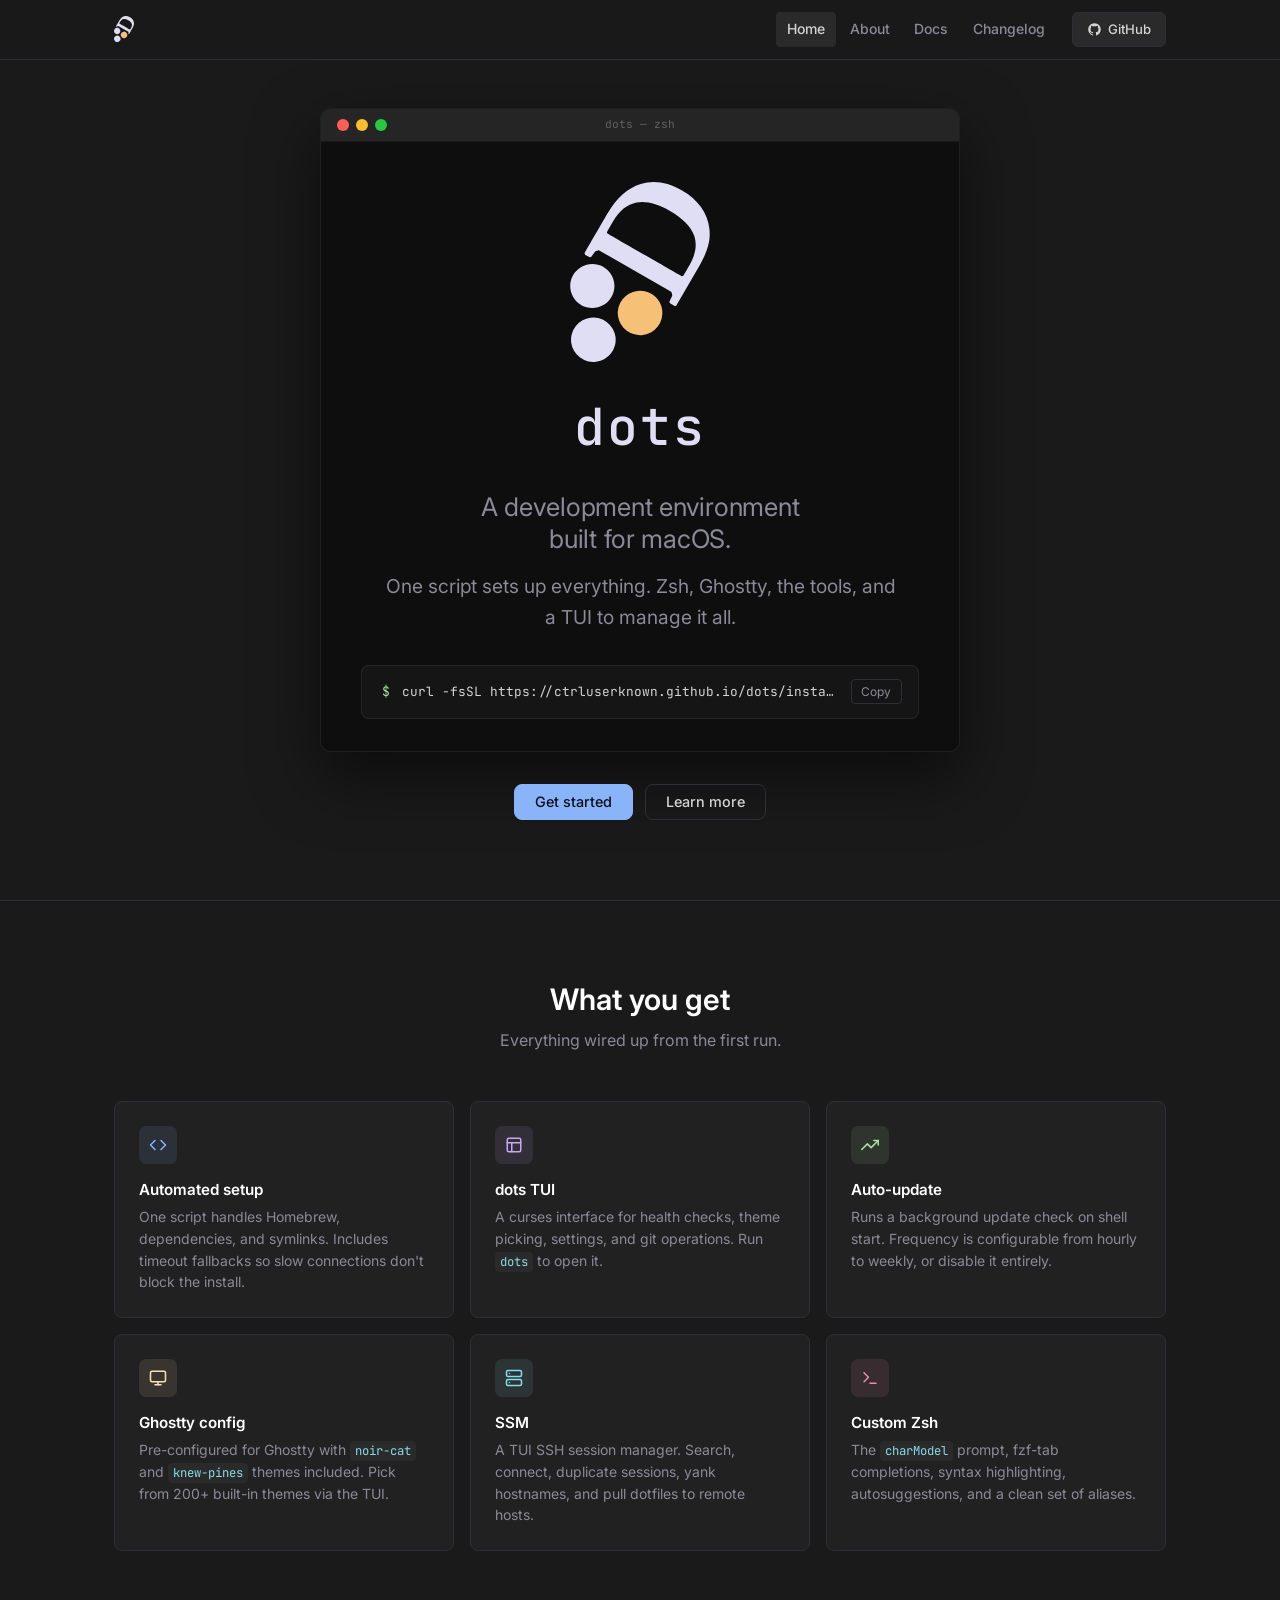
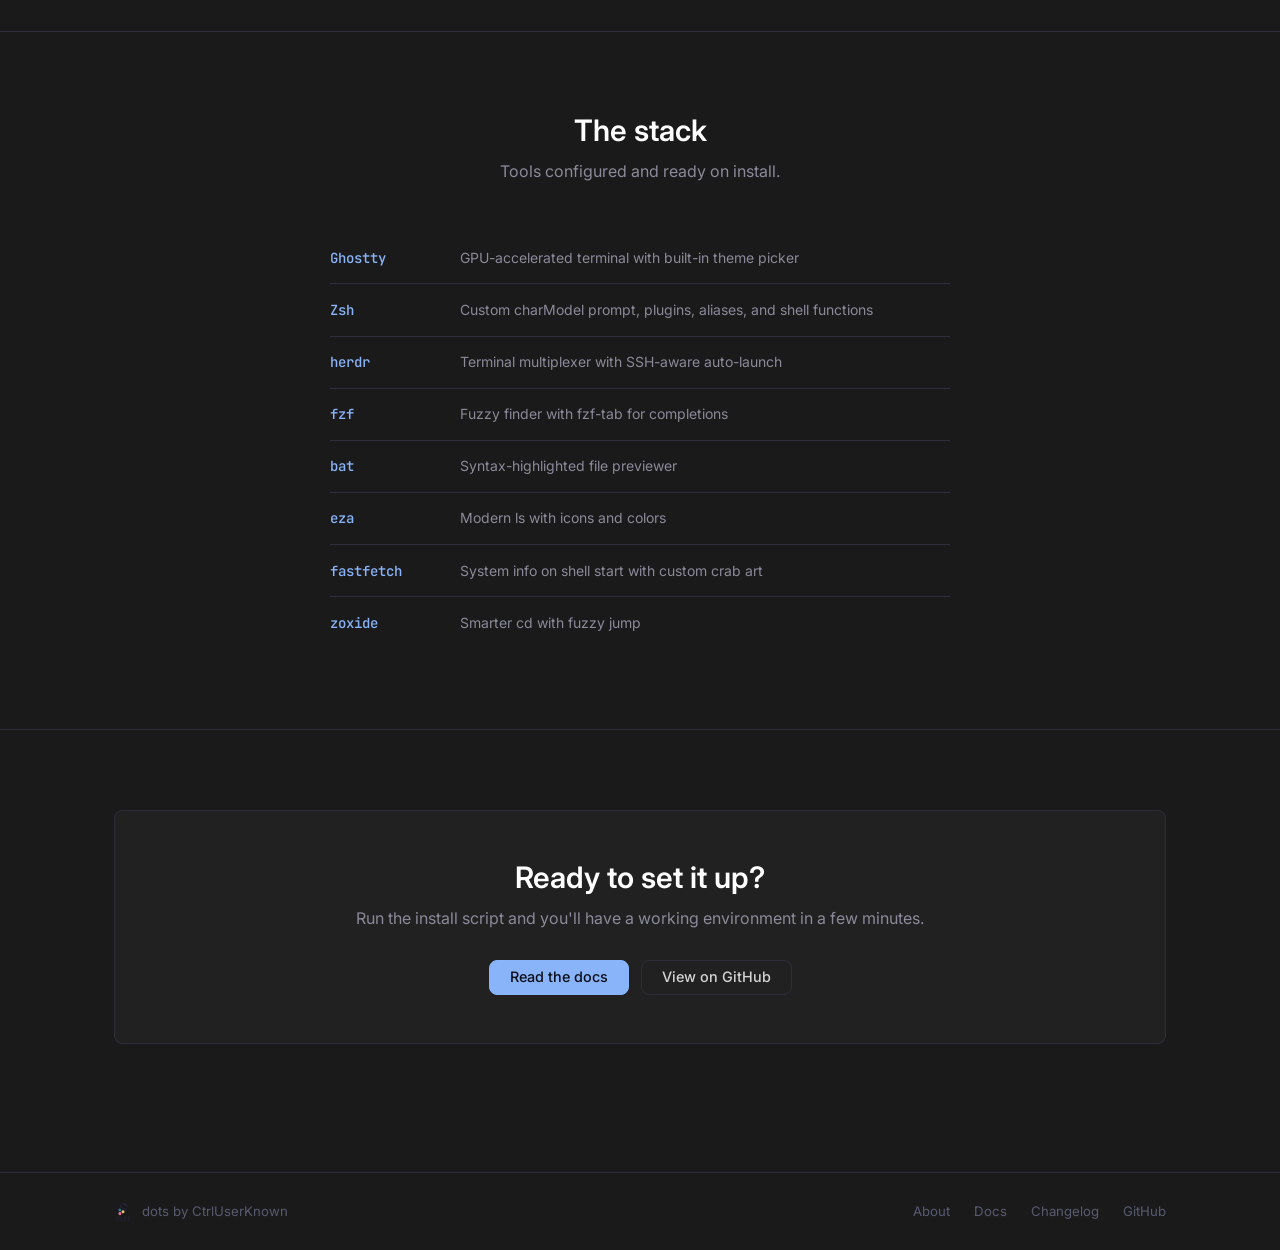
==== commit 5569c511: "feat(web): host install.sh and point hero at clean curl|sh command Serve install.sh from the Pages b" ====
--- a/index.html
+++ b/index.html
@@ -78,7 +78,7 @@
               <p class="hero__tagline">One script sets up everything. Zsh, Ghostty, the tools, and a TUI to manage it all.</p>
               <div class="hero__install" aria-label="Install command">
                 <span class="hero__install-prompt" aria-hidden="true">$</span>
-                <code id="install-cmd">/bin/bash -c "$(curl -fsSL https://raw.githubusercontent.com/CtrlUserKnown/dots/refs/heads/main/setup.sh)"</code>
+                <code id="install-cmd">curl -fsSL https://ctrluserknown.github.io/dots/install.sh | sh</code>
                 <button class="hero__install-copy" id="copy-btn" aria-label="Copy install command" onclick="copyInstall()">Copy</button>
               </div>
             </div>
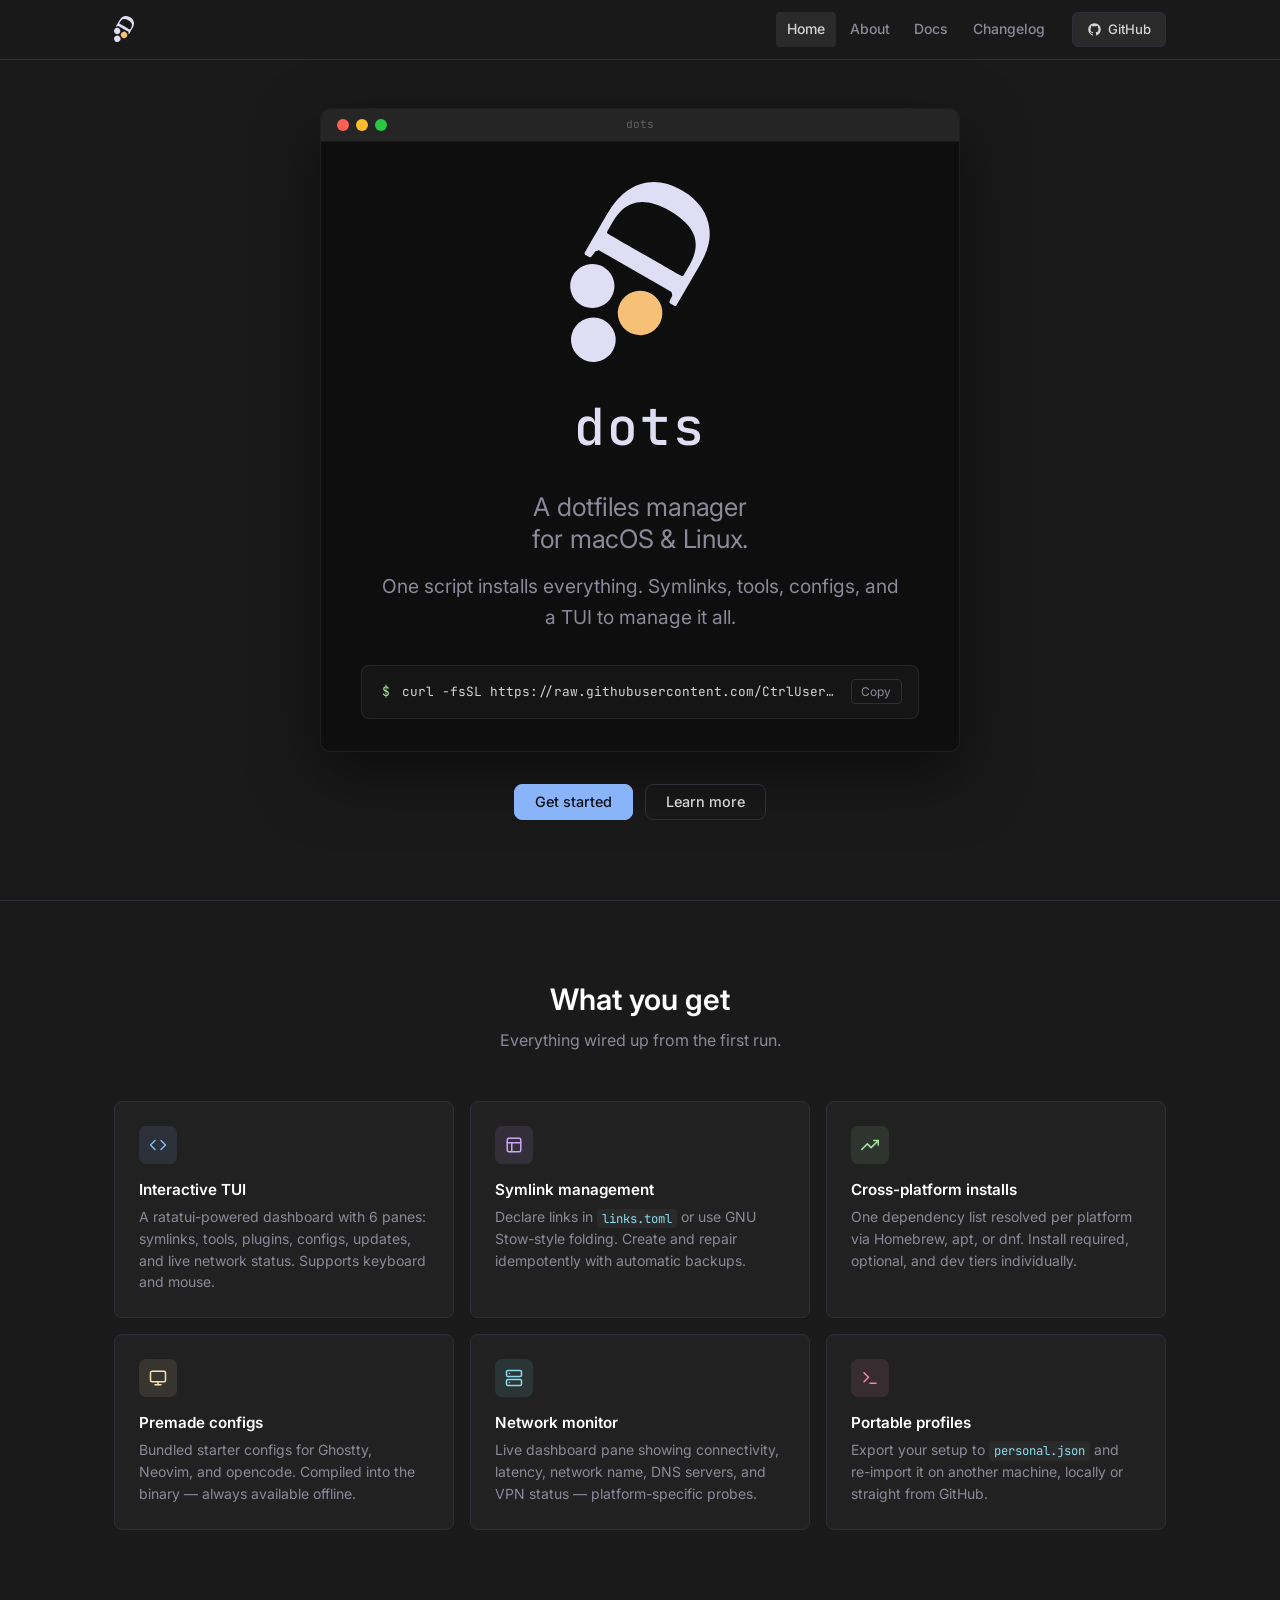
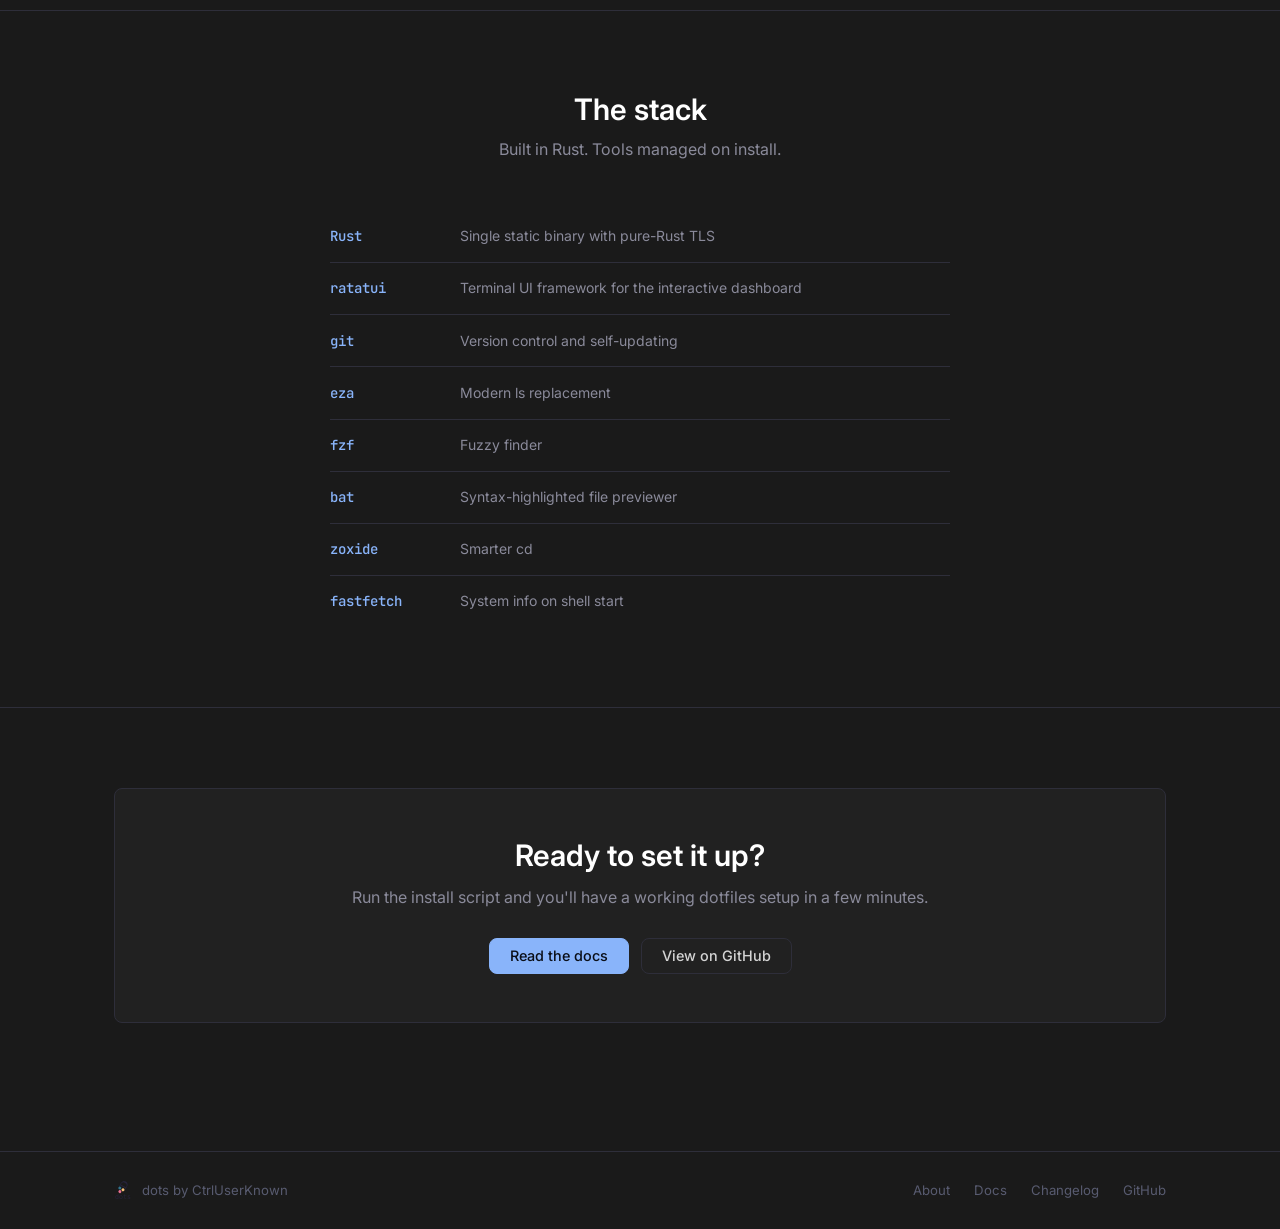
==== commit 7ac11e4e: "Update website for dots v2.0.0: Rust rewrite, cross-platform, new features - index.html: Update titl" ====
--- a/index.html
+++ b/index.html
@@ -3,8 +3,8 @@
 <head>
   <meta charset="UTF-8">
   <meta name="viewport" content="width=device-width, initial-scale=1.0">
-  <title>dots — macOS development environment</title>
-  <meta name="description" content="A personal macOS development environment. Automated setup, custom shell config, and a TUI for managing it all.">
+  <title>dots — cross-platform dotfiles manager</title>
+  <meta name="description" content="A fast, cross-platform dotfiles manager with an interactive TUI. Manage symlinks, install tools, and keep everything healthy — on macOS and Linux.">
   <meta name="author" content="CtrlUserKnown">
 
   <link rel="icon" href="img/svg/dots_icon_color.svg" type="image/svg+xml">
@@ -14,14 +14,14 @@
   <meta name="theme-color" content="#1a1a1a">
 
   <meta property="og:title" content="dots">
-  <meta property="og:description" content="A personal macOS development environment.">
+  <meta property="og:description" content="A fast, cross-platform dotfiles manager with an interactive TUI.">
   <meta property="og:type" content="website">
   <meta property="og:url" content="https://ctrluserknown.github.io/dots/">
   <meta property="og:image" content="https://ctrluserknown.github.io/dots/img/svg/dots_logo_color.svg">
 
   <meta name="twitter:card" content="summary">
   <meta name="twitter:title" content="dots">
-  <meta name="twitter:description" content="A personal macOS development environment.">
+  <meta name="twitter:description" content="A fast, cross-platform dotfiles manager with an interactive TUI.">
 
   <link rel="preconnect" href="https://fonts.googleapis.com">
   <link rel="preconnect" href="https://fonts.gstatic.com" crossorigin>
@@ -69,16 +69,16 @@
               <span class="term-dot term-dot--red" aria-hidden="true"></span>
               <span class="term-dot term-dot--yellow" aria-hidden="true"></span>
               <span class="term-dot term-dot--green" aria-hidden="true"></span>
-              <span class="term-title">dots — zsh</span>
+              <span class="term-title">dots</span>
             </div>
             <div class="term-body">
               <img src="img/svg/dots_logo_alt_color.svg" alt="dots logo" class="hero__logo" width="180" height="70">
               <p class="hero__name">dots</p>
-              <h1>A development environment<br>built for macOS.</h1>
-              <p class="hero__tagline">One script sets up everything. Zsh, Ghostty, the tools, and a TUI to manage it all.</p>
+              <h1>A dotfiles manager<br>for macOS &amp; Linux.</h1>
+              <p class="hero__tagline">One script installs everything. Symlinks, tools, configs, and a TUI to manage it all.</p>
               <div class="hero__install" aria-label="Install command">
                 <span class="hero__install-prompt" aria-hidden="true">$</span>
-                <code id="install-cmd">curl -fsSL https://ctrluserknown.github.io/dots/install.sh | sh</code>
+                <code id="install-cmd">curl -fsSL https://raw.githubusercontent.com/CtrlUserKnown/dots/main/install.sh | sh</code>
                 <button class="hero__install-copy" id="copy-btn" aria-label="Copy install command" onclick="copyInstall()">Copy</button>
               </div>
             </div>
@@ -108,8 +108,8 @@
                 <polyline points="8 6 2 12 8 18"></polyline>
               </svg>
             </div>
-            <h3>Automated setup</h3>
-            <p>One script handles Homebrew, dependencies, and symlinks. Includes timeout fallbacks so slow connections don't block the install.</p>
+            <h3>Interactive TUI</h3>
+            <p>A ratatui-powered dashboard with 6 panes: symlinks, tools, plugins, configs, updates, and live network status. Supports keyboard and mouse.</p>
           </article>
 
           <article class="card" role="listitem">
@@ -120,8 +120,8 @@
                 <line x1="9" y1="21" x2="9" y2="9"></line>
               </svg>
             </div>
-            <h3>dots TUI</h3>
-            <p>A curses interface for health checks, theme picking, settings, and git operations. Run <code>dots</code> to open it.</p>
+            <h3>Symlink management</h3>
+            <p>Declare links in <code>links.toml</code> or use GNU Stow-style folding. Create and repair idempotently with automatic backups.</p>
           </article>
 
           <article class="card" role="listitem">
@@ -131,8 +131,8 @@
                 <polyline points="17 6 23 6 23 12"></polyline>
               </svg>
             </div>
-            <h3>Auto-update</h3>
-            <p>Runs a background update check on shell start. Frequency is configurable from hourly to weekly, or disable it entirely.</p>
+            <h3>Cross-platform installs</h3>
+            <p>One dependency list resolved per platform via Homebrew, apt, or dnf. Install required, optional, and dev tiers individually.</p>
           </article>
 
           <article class="card" role="listitem">
@@ -143,8 +143,8 @@
                 <line x1="12" y1="17" x2="12" y2="21"></line>
               </svg>
             </div>
-            <h3>Ghostty config</h3>
-            <p>Pre-configured for Ghostty with <code>noir-cat</code> and <code>knew-pines</code> themes included. Pick from 200+ built-in themes via the TUI.</p>
+            <h3>Premade configs</h3>
+            <p>Bundled starter configs for Ghostty, Neovim, and opencode. Compiled into the binary — always available offline.</p>
           </article>
 
           <article class="card" role="listitem">
@@ -156,8 +156,8 @@
                 <line x1="6" y1="18" x2="6.01" y2="18"></line>
               </svg>
             </div>
-            <h3>SSM</h3>
-            <p>A TUI SSH session manager. Search, connect, duplicate sessions, yank hostnames, and pull dotfiles to remote hosts.</p>
+            <h3>Network monitor</h3>
+            <p>Live dashboard pane showing connectivity, latency, network name, DNS servers, and VPN status — platform-specific probes.</p>
           </article>
 
           <article class="card" role="listitem">
@@ -167,8 +167,8 @@
                 <line x1="12" y1="19" x2="20" y2="19"></line>
               </svg>
             </div>
-            <h3>Custom Zsh</h3>
-            <p>The <code>charModel</code> prompt, fzf-tab completions, syntax highlighting, autosuggestions, and a clean set of aliases.</p>
+            <h3>Portable profiles</h3>
+            <p>Export your setup to <code>personal.json</code> and re-import it on another machine, locally or straight from GitHub.</p>
           </article>
         </div>
       </div>
@@ -180,40 +180,40 @@
     <section class="section" aria-labelledby="stack-heading">
       <div class="container">
         <h2 class="section-heading" id="stack-heading">The stack</h2>
-        <p class="section-sub">Tools configured and ready on install.</p>
+        <p class="section-sub">Built in Rust. Tools managed on install.</p>
 
         <div class="tool-list" role="list">
           <div class="tool-item" role="listitem">
-            <span class="tool-name">Ghostty</span>
-            <span class="tool-desc">GPU-accelerated terminal with built-in theme picker</span>
-          </div>
-          <div class="tool-item" role="listitem">
-            <span class="tool-name">Zsh</span>
-            <span class="tool-desc">Custom charModel prompt, plugins, aliases, and shell functions</span>
-          </div>
-          <div class="tool-item" role="listitem">
-            <span class="tool-name">herdr</span>
-            <span class="tool-desc">Terminal multiplexer with SSH-aware auto-launch</span>
+            <span class="tool-name">Rust</span>
+            <span class="tool-desc">Single static binary with pure-Rust TLS</span>
+          </div>
+          <div class="tool-item" role="listitem">
+            <span class="tool-name">ratatui</span>
+            <span class="tool-desc">Terminal UI framework for the interactive dashboard</span>
+          </div>
+          <div class="tool-item" role="listitem">
+            <span class="tool-name">git</span>
+            <span class="tool-desc">Version control and self-updating</span>
+          </div>
+          <div class="tool-item" role="listitem">
+            <span class="tool-name">eza</span>
+            <span class="tool-desc">Modern ls replacement</span>
           </div>
           <div class="tool-item" role="listitem">
             <span class="tool-name">fzf</span>
-            <span class="tool-desc">Fuzzy finder with fzf-tab for completions</span>
+            <span class="tool-desc">Fuzzy finder</span>
           </div>
           <div class="tool-item" role="listitem">
             <span class="tool-name">bat</span>
             <span class="tool-desc">Syntax-highlighted file previewer</span>
           </div>
           <div class="tool-item" role="listitem">
-            <span class="tool-name">eza</span>
-            <span class="tool-desc">Modern ls with icons and colors</span>
+            <span class="tool-name">zoxide</span>
+            <span class="tool-desc">Smarter cd</span>
           </div>
           <div class="tool-item" role="listitem">
             <span class="tool-name">fastfetch</span>
-            <span class="tool-desc">System info on shell start with custom crab art</span>
-          </div>
-          <div class="tool-item" role="listitem">
-            <span class="tool-name">zoxide</span>
-            <span class="tool-desc">Smarter cd with fuzzy jump</span>
+            <span class="tool-desc">System info on shell start</span>
           </div>
         </div>
       </div>
@@ -226,7 +226,7 @@
       <div class="container">
         <div class="cta-block">
           <h2>Ready to set it up?</h2>
-          <p>Run the install script and you'll have a working environment in a few minutes.</p>
+          <p>Run the install script and you'll have a working dotfiles setup in a few minutes.</p>
           <div class="hero__actions">
             <a href="docs.html" class="btn btn-primary">Read the docs</a>
             <a href="https://github.com/CtrlUserKnown/dots" class="btn btn-secondary" target="_blank" rel="noopener noreferrer">View on GitHub</a>
